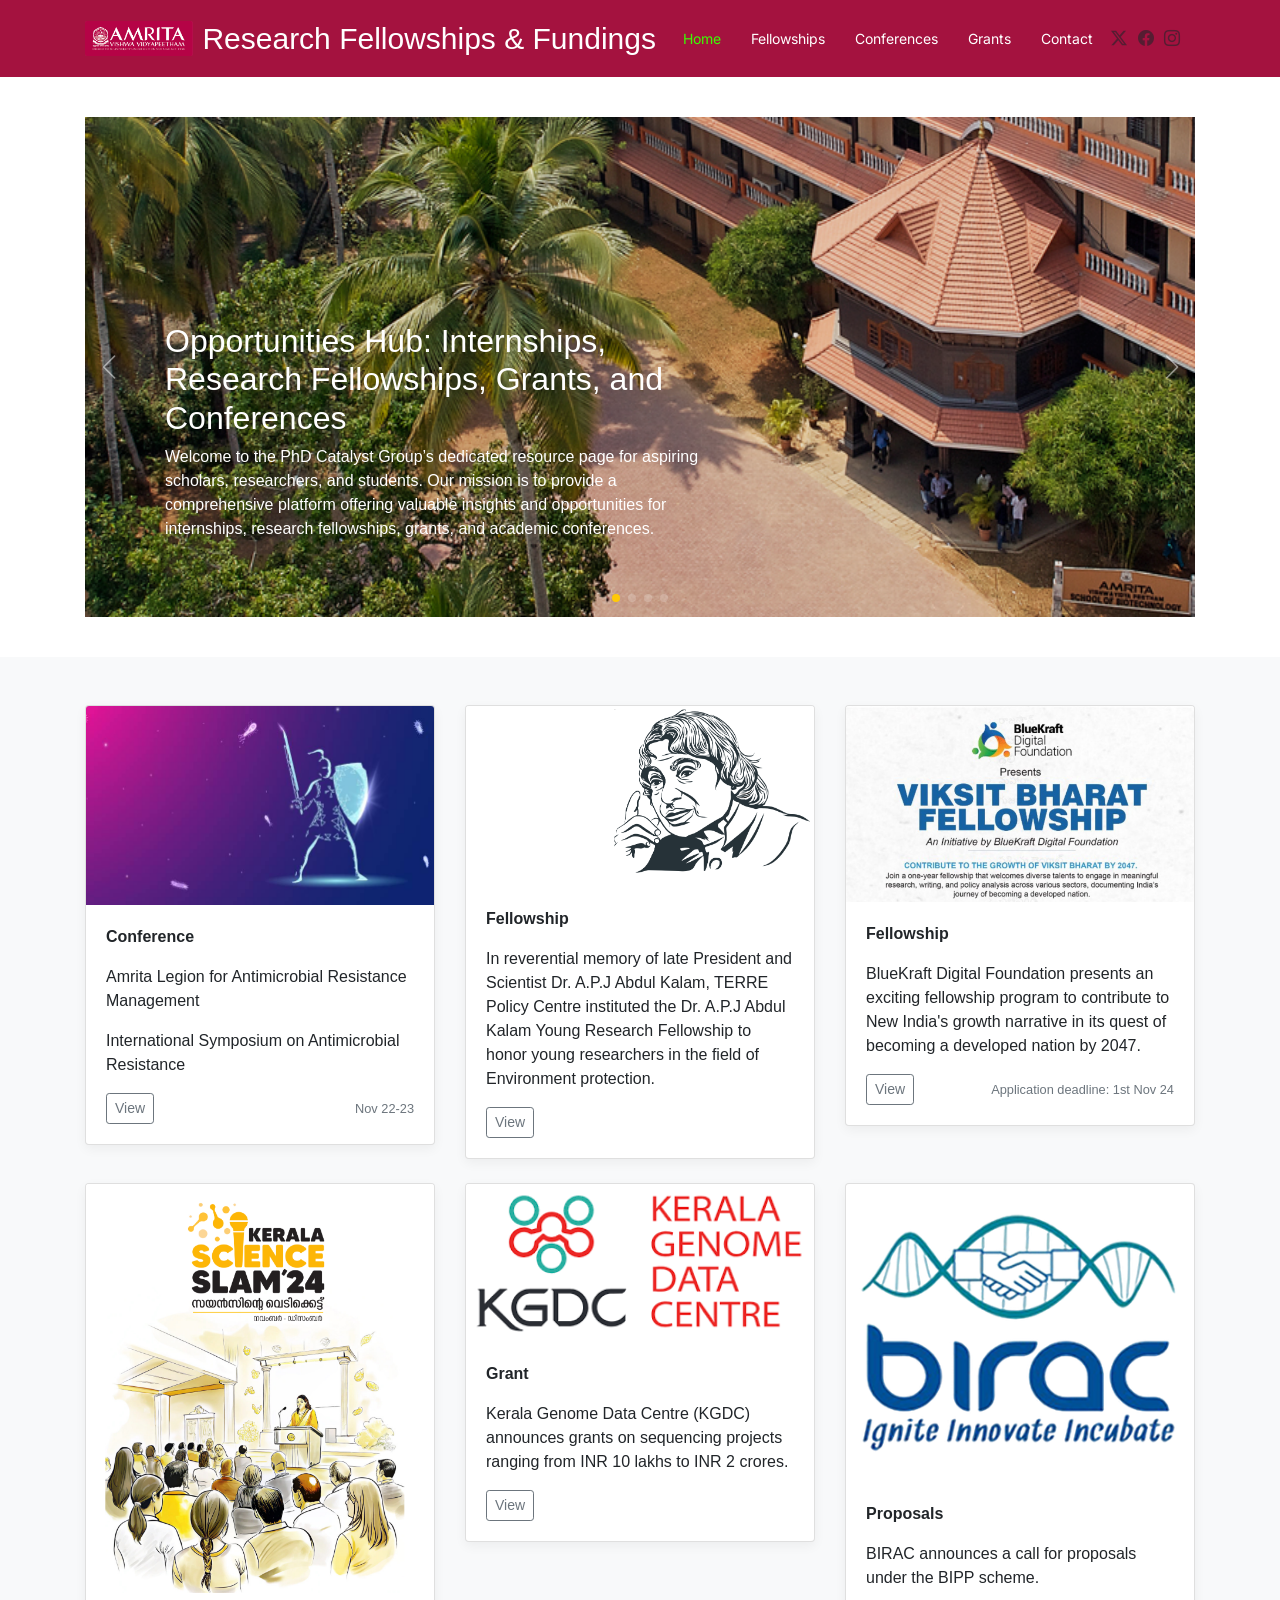
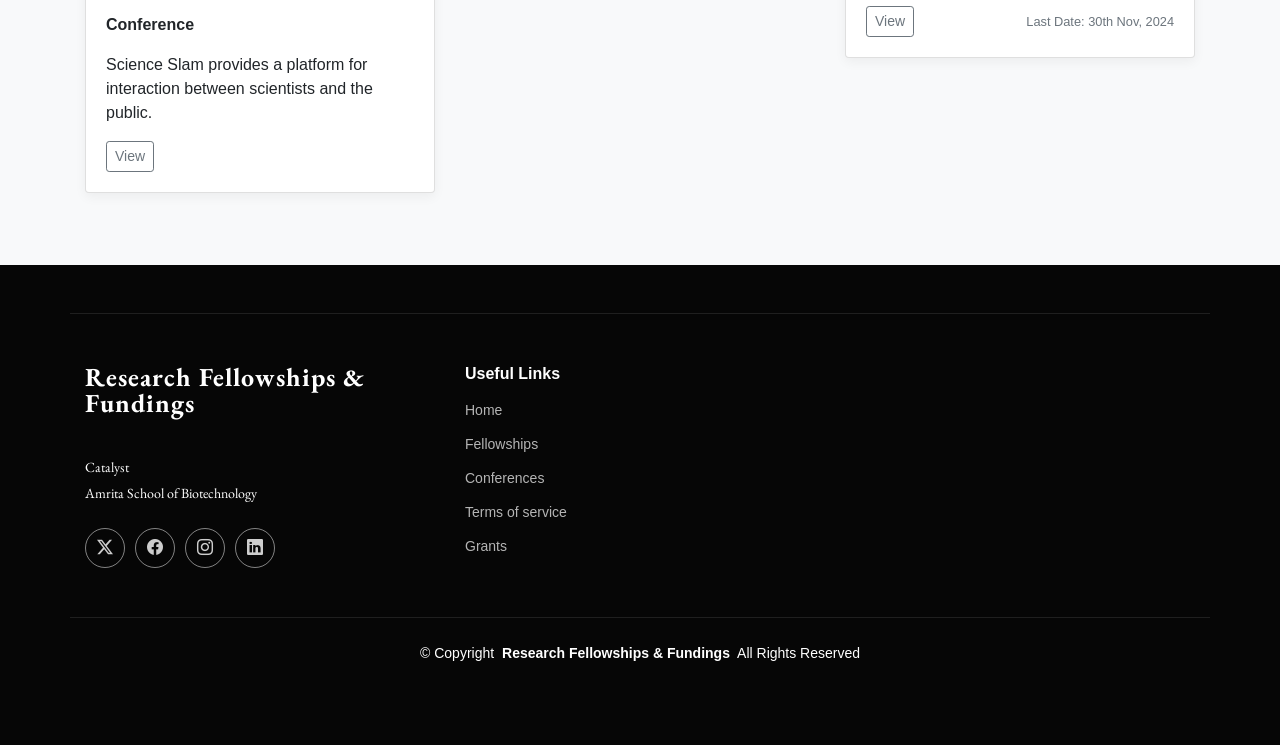
==== index.html @ 08668e3f "Update index.html" ====
<!DOCTYPE html>
<html lang="en">

<head>
  <meta charset="utf-8">
  <meta content="width=device-width, initial-scale=1.0" name="viewport">
  <title>Index - Research Fellowships & Fundings Bootstrap Template</title>
  <meta name="description" content="">
  <meta name="keywords" content="">

  <!-- Favicons -->
  <link href="assets/img/favicon.png" rel="icon">
  <link href="assets/img/apple-touch-icon.png" rel="apple-touch-icon">

  <!-- Fonts -->
  <link href="https://fonts.googleapis.com" rel="preconnect">
  <link href="https://fonts.gstatic.com" rel="preconnect" crossorigin>
  <link href="https://fonts.googleapis.com/css2?family=Inter:wght@100;200;300;400;500;600;700;800;900&family=EB+Garamond:ital,wght@0,400;0,500;0,600;0,700;0,800;1,400;1,500;1,600;1,700;1,800&display=swap" rel="stylesheet">

  <!-- Vendor CSS Files -->
  <link href="assets/vendor/bootstrap/css/bootstrap.min.css" rel="stylesheet">
  <link href="assets/vendor/bootstrap-icons/bootstrap-icons.css" rel="stylesheet">
  <link href="assets/vendor/aos/aos.css" rel="stylesheet">
  <link href="assets/vendor/swiper/swiper-bundle.min.css" rel="stylesheet">

  <!-- Main CSS File -->
  <link href="assets/css/main.css" rel="stylesheet">
  <link href="assets/css/album.css" rel="stylesheet">
  <link href="assets/css/bootstrap.min.css" rel="stylesheet">
  <link rel="icon" href="favicon-32x32.png" type="image/x-icon">



</head>

<body class="index-page">

  <header id="header" class="header d-flex align-items-center sticky-top">
    <div class="container position-relative d-flex align-items-center justify-content-between">

      <a href="index.html" class="logo d-flex align-items-center me-auto me-xl-0">
        <!-- Uncomment the line below if you also wish to use an image logo -->
        <img src="files/Amrita logo.png" alt="" style="height: auto;"> 
        <style>
          a {
  text-decoration: none; /* Remove underline by default */
}

a:hover {
  text-decoration: none; /* Ensure no underline appears on hover */
}

.logo a {
  text-decoration: none; /* Specifically target the logo link */
}

#navmenu a {
  text-decoration: none; /* Specifically target the navigation links */
}

        </style>
        <h1 class="sitename" style="text-decoration: none;">Research  Fellowships & Fundings</h1>
      </a>

      <nav id="navmenu" class="navmenu">
        <ul>
          <li><a href="index.html" class="active">Home</a></li>
          <li><a href="about.html">Fellowships</a></li>
          <li><a href="single-post.html">Conferences</a></li>
          <li><a href="single-post.html">Grants</a></li>

        <!-- <li class="dropdown"><a href="#"><span>Categories</span> <i class="bi bi-chevron-down toggle-dropdown"></i></a>
            <ul>
              <li><a href="category.html">Category 1</a></li>
              <li class="dropdown"><a href="#"><span>Deep Dropdown</span> <i class="bi bi-chevron-down toggle-dropdown"></i></a>
                <ul>
                  <li><a href="#">Deep Dropdown 1</a></li>
                  <li><a href="#">Deep Dropdown 2</a></li>
                  <li><a href="#">Deep Dropdown 3</a></li>
                  <li><a href="#">Deep Dropdown 4</a></li>
                  <li><a href="#">Deep Dropdown 5</a></li>
                </ul>
              </li>
              <li><a href="category.html">Category 2</a></li>
              <li><a href="category.html">Category 3</a></li>
              <li><a href="category.html">Caxtegory 4</a></li>
            </ul>
          </li>-->
          <li><a href="contact.html">Contact</a></li>
        </ul>
        <i class="mobile-nav-toggle d-xl-none bi bi-list"></i>
      </nav>

      <div class="header-social-links">
        <a href="#" class="twitter"><i class="bi bi-twitter-x"></i></a>
        <a href="#" class="facebook"><i class="bi bi-facebook"></i></a>
        <a href="#" class="instagram"><i class="bi bi-instagram"></i></a>
      </div>

    </div>
  </header>

  <main class="main">

    <!-- Slider Section -->
    <section id="slider" class="slider section dark-background">

      <div class="container" data-aos="fade-up" data-aos-delay="100">

        <div class="swiper init-swiper">

          <script type="application/json" class="swiper-config">
            {
              "loop": true,
              "speed": 600,
              "autoplay": {
                "delay": 5000
              },
              "slidesPerView": "auto",
              "centeredSlides": true,
              "pagination": {
                "el": ".swiper-pagination",
                "type": "bullets",
                "clickable": true
              },
              "navigation": {
                "nextEl": ".swiper-button-next",
                "prevEl": ".swiper-button-prev"
              }
            }
          </script>

          <div class="swiper-wrapper">

            <div class="swiper-slide" style="background-image: url('assets/img/1.jpg');">
              <div class="content">
                <h2><a href="#">Opportunities Hub: Internships, Research Fellowships, Grants, and Conferences </a></h2>
                <p>Welcome to the PhD Catalyst Group’s dedicated resource page for aspiring scholars, researchers, and students. Our mission is to provide a comprehensive platform offering valuable insights and opportunities for internships, research fellowships, grants, and academic conferences.</p>
              </div>
            </div>
          <div class="swiper-slide" style="background-image: url('files/alarm.jpg');">
              <div class="content">
                <h2><a href="https://www.amrita.edu/events/alarm/l">ALARM 2024 Amrita Legion for Antimicrobial Resistance Management</a></h2>
                <p>International Symposium on Antimicrobial Resistance  </p>
              </div>
            </div>
            <div class="swiper-slide" style="background-image: url('files/Dr.png');">
              <div class="content">
                <h2><a href="https://www.drkalamfellowship.com/fellowship.php">Dr. A. P. J. Abdul Kalam Young Research Fellowhip</a></h2>
                <p>
                  In memory of Dr. A.P.J. Abdul Kalam, TERRE Policy Centre established the Dr. A.P.J. Abdul Kalam Young Research Fellowship to honor young Indian researchers with exceptional creativity and contributions in environmental protection. This fellowship, fully funded by TERRE, is awarded annually to those recognized for their outstanding research conducted in India.</p>
              </div>
            </div>

            <div class="swiper-slide" style="background-image: url('files/Viksit-Bharat-Fellowship.jpg');">
              <div class="content">
                <h2><a href="https://www.bluekraft.in/%20fellowship/">Viksit Bharat Fellowship</a></h2>
                <p>The Viksit Bharat Fellowship is designed as a flexible grant opportunity, allowing you to engage in this enriching experience while continuing with your current job or professional responsibilities.</p>
              </div>
            </div>


          </div>

          <div class="swiper-button-next"></div>
          <div class="swiper-button-prev"></div>

          <div class="swiper-pagination"></div>
        </div>

      </div>

    </section><!-- /Slider Section -->

    <div class="album py-5 bg-light">
      <div class="container">
        <div class="row">
          <!-- First Card -->
          <div class="col-md-4">
            <div class="card mb-4 box-shadow">
              <img src="files/alarm.jpg" class="card-img-top" alt="Conference on Antimicrobial Resistance">
              <div class="card-body">
                <p style="font-weight: bold;">Conference</p>
                <p class="card-text">Amrita Legion for Antimicrobial Resistance Management</p>
                <p>International Symposium on Antimicrobial Resistance</p>
                <div class="d-flex justify-content-between align-items-center">
                  <div class="btn-group">
                    <a href="https://www.amrita.edu/events/alarm/">
                      <button type="button" class="btn btn-sm btn-outline-secondary">View</button>
                    </a>
                  </div>
                  <small class="text-muted">Nov 22-23</small>
                </div>
              </div>
            </div>
          </div>
    
          <!-- Second Card -->
          <div class="col-md-4">
            <div class="card mb-4 box-shadow">
              <img src="files/Dr.png" class="card-img-top" alt="Dr. A.P.J Abdul Kalam Young Research Fellowship">
              <div class="card-body">
                <p style="font-weight: bold;">Fellowship</p>
                <p class="card-text">
                  In reverential memory of late President and Scientist Dr. A.P.J Abdul Kalam, TERRE Policy Centre instituted the Dr. A.P.J Abdul Kalam Young Research Fellowship to honor young researchers in the field of Environment protection.
                </p>
                <div class="d-flex justify-content-between align-items-center">
                  <div class="btn-group">
                    <a href="https://www.drkalamfellowship.com/fellowship.php">
                      <button type="button" class="btn btn-sm btn-outline-secondary">View</button>
                    </a>
                  </div>
                  <small class="text-muted"></small>
                </div>
              </div>
            </div>
          </div>
    
          <!-- Third Card -->
          <div class="col-md-4">
            <div class="card mb-4 box-shadow">
              <img src="files/Viksit-Bharat-Fellowship.jpg" class="card-img-top" alt="Viksit Bharat Fellowship">
              <div class="card-body">
                <p style="font-weight: bold;">Fellowship</p>
                <p class="card-text">
                  BlueKraft Digital Foundation presents an exciting fellowship program to contribute to New India's growth narrative in its quest of becoming a developed nation by 2047.
                </p>
                <div class="d-flex justify-content-between align-items-center">
                  <div class="btn-group">
                    <button type="button" class="btn btn-sm btn-outline-secondary">View</button>
                  </div>
                  <small class="text-muted">Application deadline: 1st Nov 24</small>
                </div>
              </div>
            </div>
          </div>
    
          <!-- Fourth Card -->
          <div class="col-md-4">
            <div class="card mb-4 box-shadow">
              <img src="files/ks.png" class="card-img-top" alt="Science Slam Conference">
              <div class="card-body">
                <p style="font-weight: bold;">Conference</p>
                <p class="card-text">Science Slam provides a platform for interaction between scientists and the public.</p>
                <div class="d-flex justify-content-between align-items-center">
                  <div class="btn-group">
                    <a href="https://scienceslam.in/">
                      <button type="button" class="btn btn-sm btn-outline-secondary">View</button>
                    </a>
                  </div>
                  <small class="text-muted"></small>
                </div>
              </div>
            </div>
          </div>
    
          <!-- Fifth Card -->
          <div class="col-md-4">
            <div class="card mb-4 box-shadow">
              <img src="files/KGDC.png" class="card-img-top" alt="KGDC Genomic Sequencing Grants">
              <div class="card-body">
                <p style="font-weight: bold;">Grant</p>
                <p class="card-text">Kerala Genome Data Centre (KGDC) announces grants on sequencing projects ranging from INR 10 lakhs to INR 2 crores.</p>
                <div class="d-flex justify-content-between align-items-center">
                  <div class="btn-group">
                    <a href="https://kgdc.kerala.gov.in/kerala-genome-data-centre-kgdc-announces-grants-for-genomic-sequencing-projects/">
                      <button type="button" class="btn btn-sm btn-outline-secondary">View</button>
                    </a>
                  </div>
                  <small class="text-muted"></small>
                </div>
              </div>
            </div>
          </div>
    
          <!-- Sixth Card -->
          <div class="col-md-4">
            <div class="card mb-4 box-shadow">
              <img src="files/BIRAC.png" class="card-img-top" alt="BIRAC Proposals">
              <div class="card-body">
                <p style="font-weight: bold;">Proposals</p>
                <p class="card-text">BIRAC announces a call for proposals under the BIPP scheme.</p>
                <div class="d-flex justify-content-between align-items-center">
                  <div class="btn-group">
                    <a href="https://birac.nic.in/cfp_view.php?id=56&scheme_type=2">
                      <button type="button" class="btn btn-sm btn-outline-secondary">View</button>
                    </a>
                  </div>
                  <small class="text-muted">Last Date: 30th Nov, 2024</small>
                </div>
              </div>
            </div>
          </div>
        </div>
      </div>
    </div>
    
    
<!--
          <div class="col-md-4">
            <div class="card mb-4 box-shadow">
              <img class="card-img-top" data-src="holder.js/100px225?theme=thumb&bg=55595c&fg=eceeef&text=Thumbnail" alt=" ">
              <div class="card-body">
                <p class="card-text">This is a wider card with supporting text below as a natural lead-in to additional content. This content is a little bit longer.</p>
                <div class="d-flex justify-content-between align-items-center">
                  <div class="btn-group">
                    <button type="button" class="btn btn-sm btn-outline-secondary">View</button>
                                        <button type="button" class="btn btn-sm btn-outline-secondary">Edit</button>--

                  </div>
                  <small class="text-muted">9 mins</small>
                </div>
              </div>
            </div>
          </div>
          <div class="col-md-4">
            <div class="card mb-4 box-shadow">
              <img class="card-img-top" data-src="holder.js/100px225?theme=thumb&bg=55595c&fg=eceeef&text=Thumbnail" alt=" ">
              <div class="card-body">
                <p class="card-text">This is a wider card with supporting text below as a natural lead-in to additional content. This content is a little bit longer.</p>
                <div class="d-flex justify-content-between align-items-center">
                  <div class="btn-group">
                    <button type="button" class="btn btn-sm btn-outline-secondary">View</button>
                                        <--<button type="button" class="btn btn-sm btn-outline-secondary">Edit</button>--

                  </div>
                  <small class="text-muted">9 mins</small>
                </div>
              </div>
            </div>
          </div>
          <div class="col-md-4">
            <div class="card mb-4 box-shadow">
              <img class="card-img-top" data-src="holder.js/100px225?theme=thumb&bg=55595c&fg=eceeef&text=Thumbnail" alt=" ">
              <div class="card-body">
                <p class="card-text">This is a wider card with supporting text below as a natural lead-in to additional content. This content is a little bit longer.</p>
                <div class="d-flex justify-content-between align-items-center">
                  <div class="btn-group">
                    <button type="button" class="btn btn-sm btn-outline-secondary">View</button>
                                        --<button type="button" class="btn btn-sm btn-outline-secondary">Edit</button>--

                  </div>
                  <small class="text-muted">9 mins</small>
                </div>
              </div>
            </div>
          </div>-->
  
  </main>

  <footer id="footer" class="footer dark-background">

    <div class="container footer-top">
      <div class="row gy-4">
        <div class="col-lg-4 col-md-6 footer-about">
          <a href="index.html" class="logo d-flex align-items-center">
            <span class="sitename">Research Fellowships & Fundings</span>
          </a>
          <div class="footer-contact pt-3">
            <p>Catalyst</p>
            <p>Amrita School of Biotechnology</p>
          </div>
          <div class="social-links d-flex mt-4">
            <a href=""><i class="bi bi-twitter-x"></i></a>
            <a href=""><i class="bi bi-facebook"></i></a>
            <a href=""><i class="bi bi-instagram"></i></a>
            <a href=""><i class="bi bi-linkedin"></i></a>
          </div>
        </div>

        <div class="col-lg-2 col-md-3 footer-links">
          <h4>Useful Links</h4>
          <ul>
            <li><a href="#">Home</a></li>
            <li><a href="#">Fellowships</a></li>
            <li><a href="#">Conferences</a></li>
            <li><a href="#">Terms of service</a></li>
            <li><a href="#">Grants</a></li>
          </ul>
        </div>
<!--
        <div class="col-lg-2 col-md-3 footer-links">
          <h4>Our Services</h4>
          <ul>
            <li><a href="#">Web Design</a></li>
            <li><a href="#">Web Development</a></li>
            <li><a href="#">Product Management</a></li>
            <li><a href="#">Marketing</a></li>
            <li><a href="#">Graphic Design</a></li>
          </ul>
        </div>

        <div class="col-lg-2 col-md-3 footer-links">
          <h4>Hic solutasetp</h4>
          <ul>
            <li><a href="#">Molestiae accusamus iure</a></li>
            <li><a href="#">Excepturi dignissimos</a></li>
            <li><a href="#">Suscipit distinctio</a></li>
            <li><a href="#">Dilecta</a></li>
            <li><a href="#">Sit quas consectetur</a></li>
          </ul>
        </div>

        <div class="col-lg-2 col-md-3 footer-links">
          <h4>Nobis illum</h4>
          <ul>
            <li><a href="#">Ipsam</a></li>
            <li><a href="#">Laudantium dolorum</a></li>
            <li><a href="#">Dinera</a></li>
            <li><a href="#">Trodelas</a></li>
            <li><a href="#">Flexo</a></li>
          </ul>
        </div>
      -->
      </div>
    </div>

    <div class="container copyright text-center mt-4">
      <p>© <span>Copyright</span> <strong class="px-1 sitename">Research Fellowships & Fundings</strong> <span>All Rights Reserved</span></p>
      <div class="credits">

      </div>
    </div>

  </footer>

  <!-- Scroll Top -->
  <a href="#" id="scroll-top" class="scroll-top d-flex align-items-center justify-content-center"><i class="bi bi-arrow-up-short"></i></a>

  <!-- Preloader -->
  <div id="preloader"></div>

  <!-- Vendor JS Files -->
  <script src="assets/vendor/bootstrap/js/bootstrap.bundle.min.js"></script>
  <script src="assets/vendor/php-email-form/validate.js"></script>
  <script src="assets/vendor/aos/aos.js"></script>
  <script src="assets/vendor/swiper/swiper-bundle.min.js"></script>

  <!-- Main JS File -->
  <script src="assets/js/main.js"></script>

</body>

</html>
---- assets/css/main.css ----
/**
* Template Name: ZenBlog
* Template URL: https://bootstrapmade.com/zenblog-bootstrap-blog-template/
* Updated: Aug 08 2024 with Bootstrap v5.3.3
* Author: BootstrapMade.com
* License: https://bootstrapmade.com/license/
*/

/*--------------------------------------------------------------
# Font & Color Variables
# Help: https://bootstrapmade.com/color-system/
--------------------------------------------------------------*/
/* Fonts */
:root {
  --default-font: "EB Garamond",  system-ui, -apple-system, "Segoe UI", Roboto, "Helvetica Neue", Arial, "Noto Sans", "Liberation Sans", sans-serif, "Apple Color Emoji", "Segoe UI Emoji", "Segoe UI Symbol", "Noto Color Emoji";
  --heading-font: "EB Garamond",  sans-serif;
  --nav-font: "Inter",  sans-serif;
}

/* Global Colors - The following color variables are used throughout the website. Updating them here will change the color scheme of the entire website */
:root { 
  --background-color: #ffffff; /* Background color for the entire website, including individual sections */
  --default-color: #212529; /* Default color used for the majority of the text content across the entire website */
  --heading-color: #ffffff; /* Color for headings, subheadings and title throughout the website */
  --accent-color: #ffc908; /* Accent color that represents your brand on the website. It's used for buttons, links, and other elements that need to stand out */
  --surface-color: #ffffff; /* The surface color is used as a background of boxed elements within sections, such as cards, icon boxes, or other elements that require a visual separation from the global background. */
  --contrast-color: #ffc908; /* Contrast color for text, ensuring readability against backgrounds of accent, heading, or default colors. */
}

/* Nav Menu Colors - The following color variables are used specifically for the navigation menu. They are separate from the global colors to allow for more customization options */
:root {
  --nav-color: #ffffff;  /* The default color of the main navmenu links */
  --nav-hover-color: #39ff02; /* Applied to main navmenu links when they are hovered over or active */
  --nav-mobile-background-color: #ffffff; /* Used as the background color for mobile navigation menu */
  --nav-dropdown-background-color: #ffffff; /* Used as the background color for dropdown items that appear when hovering over primary navigation items */
  --nav-dropdown-color: #6a6a6a; /* Used for navigation links of the dropdown items in the navigation menu. */
  --nav-dropdown-hover-color: #1900ff; /* Similar to --nav-hover-color, this color is applied to dropdown navigation links when they are hovered over. */
}

/* Color Presets - These classes override global colors when applied to any section or element, providing reuse of the sam color scheme. */

.light-background {
  --background-color: #f9f9f9;
  --surface-color: #ffffff;
}

.dark-background {
  --background-color: #060606;
  --default-color: #ffffff;
  --heading-color: #ffffff;
  --surface-color: #252525;
  --contrast-color: #ffffff;
}

/* Smooth scroll */
:root {
  scroll-behavior: smooth;
}

/*--------------------------------------------------------------
# General Styling & Shared Classes
--------------------------------------------------------------*/
body {
  color: var(--default-color);
  background-color: var(--background-color);
  font-family: var(--default-font);
}

a {
  color: var(--accent-color);
  text-decoration: none;
  transition: 0.3s;
}

a:hover {
  color: color-mix(in srgb, var(--accent-color), transparent 25%);
  text-decoration: none;
}

h1,
h2,
h3,
h4,
h5,
h6 {
  color: var(--heading-color);
  font-family: var(--heading-font);
}

/* PHP Email Form Messages
------------------------------*/
.php-email-form .error-message {
  display: none;
  background: #df1529;
  color: #ffffff;
  text-align: left;
  padding: 15px;
  margin-bottom: 24px;
  font-weight: 600;
}

.php-email-form .sent-message {
  display: none;
  color: #ffffff;
  background: #059652;
  text-align: center;
  padding: 15px;
  margin-bottom: 24px;
  font-weight: 600;
}

.php-email-form .loading {
  display: none;
  background: var(--surface-color);
  text-align: center;
  padding: 15px;
  margin-bottom: 24px;
}

.php-email-form .loading:before {
  content: "";
  display: inline-block;
  border-radius: 50%;
  width: 24px;
  height: 24px;
  margin: 0 10px -6px 0;
  border: 3px solid var(--accent-color);
  border-top-color: var(--surface-color);
  animation: php-email-form-loading 1s linear infinite;
}

@keyframes php-email-form-loading {
  0% {
    transform: rotate(0deg);
  }

  100% {
    transform: rotate(360deg);
  }
}

/*--------------------------------------------------------------
# Global Header
--------------------------------------------------------------*/
.header {
  --background-color: #a4123f;
  color: var(--default-color);
  background-color: var(--background-color);
  padding: 10px 0;
  transition: all 0.5s;
  z-index: 997;
}

.header .logo {
  line-height: 1;
}

.header .logo img {
  max-height: 36px;
  margin-right: 8px;
}

.header .logo h1 {
  font-size: 30px;
  margin: 0;
  font-weight: 500;
  color: var(--heading-color);
}

.header .header-social-links {
  padding-right: 15px;
}

.header .header-social-links a {
  color: color-mix(in srgb, var(--default-color), transparent 40%);
  padding-left: 6px;
  display: inline-block;
  transition: 0.3s;
  font-size: 16px;
}

.header .header-social-links a:hover {
  color: var(--accent-color);
}

.header .header-social-links a i {
  line-height: 0px;
}

@media (max-width: 1200px) {
  .header .logo {
    order: 1;
  }

  .header .header-social-links {
    order: 2;
  }

  .header .navmenu {
    order: 3;
  }
}

/*--------------------------------------------------------------
# Navigation Menu
--------------------------------------------------------------*/
/* Navmenu - Desktop */
@media (min-width: 1200px) {
  .navmenu {
    padding: 0;
  }

  .navmenu ul {
    margin: 0;
    padding: 0;
    display: flex;
    list-style: none;
    align-items: center;
  }

  .navmenu li {
    position: relative;
  }

  .navmenu a,
  .navmenu a:focus {
    color: var(--nav-color);
    padding: 18px 15px;
    font-size: 14px;
    font-family: var(--nav-font);
    font-weight: 400;
    display: flex;
    align-items: center;
    justify-content: space-between;
    white-space: nowrap;
    transition: 0.3s;
  }

  .navmenu a i,
  .navmenu a:focus i {
    font-size: 12px;
    line-height: 0;
    margin-left: 5px;
    transition: 0.3s;
  }

  .navmenu li:last-child a {
    padding-right: 0;
  }

  .navmenu li:hover>a,
  .navmenu .active,
  .navmenu .active:focus {
    color: var(--nav-hover-color);
  }

  .navmenu .dropdown ul {
    margin: 0;
    padding: 10px 0;
    background: var(--nav-dropdown-background-color);
    display: block;
    position: absolute;
    visibility: hidden;
    left: 14px;
    top: 130%;
    opacity: 0;
    transition: 0.3s;
    border-radius: 4px;
    z-index: 99;
    box-shadow: 0px 0px 30px rgba(0, 0, 0, 0.1);
  }

  .navmenu .dropdown ul li {
    min-width: 200px;
  }

  .navmenu .dropdown ul a {
    padding: 10px 20px;
    font-size: 15px;
    text-transform: none;
    color: var(--nav-dropdown-color);
  }

  .navmenu .dropdown ul a i {
    font-size: 12px;
  }

  .navmenu .dropdown ul a:hover,
  .navmenu .dropdown ul .active:hover,
  .navmenu .dropdown ul li:hover>a {
    color: var(--nav-dropdown-hover-color);
  }

  .navmenu .dropdown:hover>ul {
    opacity: 1;
    top: 100%;
    visibility: visible;
  }

  .navmenu .dropdown .dropdown ul {
    top: 0;
    left: -90%;
    visibility: hidden;
  }

  .navmenu .dropdown .dropdown:hover>ul {
    opacity: 1;
    top: 0;
    left: -100%;
    visibility: visible;
  }
}

/* Navmenu - Mobile */
@media (max-width: 1199px) {
  .mobile-nav-toggle {
    color: var(--nav-color);
    font-size: 28px;
    line-height: 0;
    margin-right: 10px;
    cursor: pointer;
    transition: color 0.3s;
  }

  .navmenu {
    padding: 0;
    z-index: 9997;
  }

  .navmenu ul {
    display: none;
    list-style: none;
    position: absolute;
    inset: 60px 20px 20px 20px;
    padding: 10px 0;
    margin: 0;
    border-radius: 6px;
    background-color: var(--nav-mobile-background-color);
    overflow-y: auto;
    transition: 0.3s;
    z-index: 9998;
    box-shadow: 0px 0px 30px rgba(0, 0, 0, 0.1);
  }

  .navmenu a,
  .navmenu a:focus {
    color: var(--nav-dropdown-color);
    padding: 10px 20px;
    font-family: var(--nav-font);
    font-size: 17px;
    font-weight: 500;
    display: flex;
    align-items: center;
    justify-content: space-between;
    white-space: nowrap;
    transition: 0.3s;
  }

  .navmenu a i,
  .navmenu a:focus i {
    font-size: 12px;
    line-height: 0;
    margin-left: 5px;
    width: 30px;
    height: 30px;
    display: flex;
    align-items: center;
    justify-content: center;
    border-radius: 50%;
    transition: 0.3s;
    background-color: color-mix(in srgb, var(--accent-color), transparent 90%);
  }

  .navmenu a i:hover,
  .navmenu a:focus i:hover {
    background-color: var(--accent-color);
    color: var(--contrast-color);
  }

  .navmenu a:hover,
  .navmenu .active,
  .navmenu .active:focus {
    color: var(--nav-dropdown-hover-color);
  }

  .navmenu .active i,
  .navmenu .active:focus i {
    background-color: var(--accent-color);
    color: var(--contrast-color);
    transform: rotate(180deg);
  }

  .navmenu .dropdown ul {
    position: static;
    display: none;
    z-index: 99;
    padding: 10px 0;
    margin: 10px 20px;
    background-color: var(--nav-dropdown-background-color);
    border: 1px solid color-mix(in srgb, var(--default-color), transparent 90%);
    box-shadow: none;
    transition: all 0.5s ease-in-out;
  }

  .navmenu .dropdown ul ul {
    background-color: rgba(33, 37, 41, 0.1);
  }

  .navmenu .dropdown>.dropdown-active {
    display: block;
    background-color: rgba(33, 37, 41, 0.03);
  }

  .mobile-nav-active {
    overflow: hidden;
  }

  .mobile-nav-active .mobile-nav-toggle {
    color: #fff;
    position: absolute;
    font-size: 32px;
    top: 15px;
    right: 15px;
    margin-right: 0;
    z-index: 9999;
  }

  .mobile-nav-active .navmenu {
    position: fixed;
    overflow: hidden;
    inset: 0;
    background: rgba(33, 37, 41, 0.8);
    transition: 0.3s;
  }

  .mobile-nav-active .navmenu>ul {
    display: block;
  }
}

/*--------------------------------------------------------------
# Global Footer
--------------------------------------------------------------*/
.footer {
  color: var(--default-color);
  background-color: var(--background-color);
  font-size: 14px;
  position: relative;
}

.footer .footer-top {
  padding-top: 50px;
  border-top: 1px solid color-mix(in srgb, var(--default-color), transparent 90%);
}

.footer .footer-about .logo {
  line-height: 1;
  margin-bottom: 25px;
}

.footer .footer-about .logo img {
  max-height: 40px;
  margin-right: 6px;
}

.footer .footer-about .logo span {
  color: var(--heading-color);
  font-family: var(--heading-font);
  font-size: 26px;
  font-weight: 700;
  letter-spacing: 1px;
}

.footer .footer-about p {
  font-size: 14px;
  font-family: var(--heading-font);
}

.footer .social-links a {
  display: flex;
  align-items: center;
  justify-content: center;
  width: 40px;
  height: 40px;
  border-radius: 50%;
  border: 1px solid color-mix(in srgb, var(--default-color), transparent 50%);
  font-size: 16px;
  color: color-mix(in srgb, var(--default-color), transparent 20%);
  margin-right: 10px;
  transition: 0.3s;
}

.footer .social-links a:hover {
  color: var(--accent-color);
  border-color: var(--accent-color);
}

.footer h4 {
  font-size: 16px;
  font-weight: bold;
  position: relative;
  padding-bottom: 12px;
}

.footer .footer-links {
  margin-bottom: 30px;
}

.footer .footer-links ul {
  list-style: none;
  padding: 0;
  margin: 0;
}

.footer .footer-links ul i {
  padding-right: 2px;
  font-size: 12px;
  line-height: 0;
}

.footer .footer-links ul li {
  padding: 10px 0;
  display: flex;
  align-items: center;
}

.footer .footer-links ul li:first-child {
  padding-top: 0;
}

.footer .footer-links ul a {
  color: color-mix(in srgb, var(--default-color), transparent 30%);
  display: inline-block;
  line-height: 1;
}

.footer .footer-links ul a:hover {
  color: var(--accent-color);
}

.footer .footer-contact p {
  margin-bottom: 5px;
}

.footer .copyright {
  padding: 25px 0;
  border-top: 1px solid color-mix(in srgb, var(--default-color), transparent 90%);
}

.footer .copyright p {
  margin-bottom: 0;
}

.footer .credits {
  margin-top: 8px;
  font-size: 13px;
}

.footer .credits a {
  color: var(--default-color);
}

/*--------------------------------------------------------------
# Preloader
--------------------------------------------------------------*/
#preloader {
  position: fixed;
  inset: 0;
  z-index: 999999;
  overflow: hidden;
  background: var(--background-color);
  transition: all 0.6s ease-out;
}

#preloader:before {
  content: "";
  position: fixed;
  top: calc(50% - 30px);
  left: calc(50% - 30px);
  border: 6px solid #ffffff;
  border-color: var(--accent-color) transparent var(--accent-color) transparent;
  border-radius: 50%;
  width: 60px;
  height: 60px;
  animation: animate-preloader 1.5s linear infinite;
}

@keyframes animate-preloader {
  0% {
    transform: rotate(0deg);
  }

  100% {
    transform: rotate(360deg);
  }
}

/*--------------------------------------------------------------
# Scroll Top Button
--------------------------------------------------------------*/
.scroll-top {
  position: fixed;
  visibility: hidden;
  opacity: 0;
  right: 15px;
  bottom: 15px;
  z-index: 99999;
  background-color: var(--accent-color);
  width: 40px;
  height: 40px;
  border-radius: 4px;
  transition: all 0.4s;
}

.scroll-top i {
  font-size: 24px;
  color: var(--contrast-color);
  line-height: 0;
}

.scroll-top:hover {
  background-color: color-mix(in srgb, var(--accent-color), transparent 20%);
  color: var(--contrast-color);
}

.scroll-top.active {
  visibility: visible;
  opacity: 1;
}

/*--------------------------------------------------------------
# Disable aos animation delay on mobile devices
--------------------------------------------------------------*/
@media screen and (max-width: 768px) {
  [data-aos-delay] {
    transition-delay: 0 !important;
  }
}

/*--------------------------------------------------------------
# Global Page Titles & Breadcrumbs
--------------------------------------------------------------*/
.page-title {
  color: var(--default-color);
  background-color: var(--background-color);
  padding: 25px 0;
  position: relative;
  border-bottom: 1px solid color-mix(in srgb, var(--default-color), transparent 90%);
}

.page-title h1 {
  font-size: 24px;
  font-weight: 700;
}

.page-title .breadcrumbs ol {
  display: flex;
  flex-wrap: wrap;
  list-style: none;
  padding: 0;
  margin: 0;
  font-size: 14px;
  font-weight: 400;
}

.page-title .breadcrumbs ol li+li {
  padding-left: 10px;
}

.page-title .breadcrumbs ol li+li::before {
  content: "/";
  display: inline-block;
  padding-right: 10px;
  color: color-mix(in srgb, var(--default-color), transparent 70%);
}

/*--------------------------------------------------------------
# Global Sections
--------------------------------------------------------------*/
section,
.section {
  color: var(--default-color);
  background-color: var(--background-color);
  padding: 40px 0;
  scroll-margin-top: 90px;
  overflow: clip;
}

@media (max-width: 1199px) {

  section,
  .section {
    scroll-margin-top: 66px;
  }
}

/*--------------------------------------------------------------
# Global Section Titles
--------------------------------------------------------------*/
.section-title {
  margin-bottom: 60px;
  position: relative;
}

.section-title .section-title-container {
  padding-bottom: 10px;
  border-bottom: 2px solid var(--default-color);
}

.section-title h2 {
  font-size: 40px;
  font-weight: 0;
}

.section-title p {
  margin-bottom: 0;
}

.section-title p a {
  color: var(--default-color);
  text-transform: uppercase;
  font-size: 12px;
  letter-spacing: 0.5px;
  border-bottom: 1.5px solid var(--default-color);
  font-family: var(--nav-font);
  font-weight: 500;
  padding-bottom: 2px;
}

/*--------------------------------------------------------------
# Slider Section
--------------------------------------------------------------*/
.slider {
  background-color: transparent;
}

.slider .swiper-pagination .swiper-pagination-bullet {
  background-color: color-mix(in srgb, var(--default-color) 90%, white 15%);
}

.slider .swiper-pagination .swiper-pagination-bullet-active {
  background-color: var(--accent-color);
}

.slider .swiper-wrapper {
  height: auto !important;
}

.slider .swiper-slide {
  min-height: 500px;
  position: relative;
  display: flex;
  align-items: flex-end;
  background-repeat: no-repeat;
  background-size: cover;
}

.slider .swiper-slide::before {
  content: "";
  position: absolute;
  top: 0;
  left: 0;
  width: 100%;
  height: 100%;
  background: color-mix(in srgb, var(--background-color), transparent 90%);
}

@media (max-width: 575px) {
  .slider .swiper-slide {
    min-height: 300px;
  }
}

.slider .swiper-button-prev:after,
.slider .swiper-button-next:after {
  font-size: 24px;
  color: color-mix(in srgb, var(--default-color), transparent 50%);
}

.slider .content {
  padding: 60px 80px;
  max-width: 700px;
  position: relative;
}

.slider .content a,
.slider .content h2,
.slider .content p {
  color: var(--default-color);
}

/*--------------------------------------------------------------
# Trending Category Section
--------------------------------------------------------------*/
.trending-category .post-entry {
  margin-bottom: 30px;
}

.trending-category .post-entry img {
  margin-bottom: 30px;
}

.trending-category .post-entry h2 {
  margin-bottom: 20px;
  font-size: 20px;
  font-weight: 600;
  line-height: 1.2;
}

.trending-category .post-entry h2 a {
  color: var(--heading-color);
}

.trending-category .post-entry h2 a:hover {
  text-decoration: underline;
}

.trending-category .post-entry.lg h2 {
  font-size: 40px;
  line-height: 1;
}

.trending-category .post-meta {
  font-size: 11px;
  letter-spacing: 0.07rem;
  text-transform: uppercase;
  font-weight: 600;
  color: color-mix(in srgb, var(--default-color), transparent 50%);
  margin-bottom: 10px;
}

.trending-category .custom-border {
  border-color: color-mix(in srgb, var(--default-color), transparent 90%) !important;
}

@media (max-width: 768px) {
  .trending-category .custom-border {
    border: none !important;
  }
}

.trending-category .author .photo {
  margin-right: 10px;
}

.trending-category .author .photo img {
  width: 40px;
  border-radius: 50%;
  margin-bottom: 0;
}

.trending-category .author .name h3 {
  margin: 0;
  padding: 0;
  font-size: 15px;
  font-family: var(--default-font);
}

.trending-category .trending {
  border: 1px solid color-mix(in srgb, var(--default-color), transparent 90%);
}

.trending-category .trending>h3 {
  color: var(--default-color);
  padding: 20px;
  border-bottom: 1px solid color-mix(in srgb, var(--default-color), transparent 90%);
}

.trending-category .trending .trending-post {
  padding: 0;
  margin: 0;
}

.trending-category .trending .trending-post li {
  padding: 0;
  margin: 0;
  list-style: none;
  display: block;
}

.trending-category .trending .trending-post li a {
  display: block;
  padding: 20px;
  border-bottom: 1px solid color-mix(in srgb, var(--default-color), transparent 90%);
  position: relative;
  overflow: hidden;
  z-index: 2;
}

.trending-category .trending .trending-post li a .number {
  position: absolute;
  z-index: 1;
  font-size: 5rem;
  left: -10px;
  top: -20px;
  font-weight: 700;
  font-family: var(--heading-font);
  color: color-mix(in srgb, var(--default-color), transparent 95%);
}

.trending-category .trending .trending-post li a h3 {
  font-size: 18px;
  color: var(--default-color);
  transition: 0.3s;
}

.trending-category .trending .trending-post li a .author {
  color: color-mix(in srgb, var(--default-color), transparent 50%);
  font-weight: 500;
}

.trending-category .trending .trending-post li a:hover h3 {
  color: var(--default-color);
  text-decoration: underline;
}

.trending-category .trending .trending-post li:last-child a {
  border-bottom: none;
}

/*--------------------------------------------------------------
# Culture Category Section
--------------------------------------------------------------*/
.culture-category .post-entry {
  margin-bottom: 30px;
}

.culture-category .post-entry h3 a {
  color: var(--heading-color);
  font-weight: 600;
}

.culture-category .post-entry h3 a:hover {
  text-decoration: underline;
}

.culture-category .post-entry .thumbnail {
  flex: 0 0 65%;
}

@media (max-width: 960px) {
  .culture-category .post-entry .thumbnail {
    flex: 0 0 100%;
    margin-bottom: 20px;
  }
}

.culture-category .post-entry.half .thumbnail {
  flex: 0 0 50%;
}

@media (max-width: 768px) {
  .culture-category .post-entry.half .thumbnail {
    flex: 0 0 100%;
    margin-bottom: 20px;
  }
}

.culture-category .post-entry.small-img .thumbnail {
  flex: 0 0 30%;
}

@media (max-width: 768px) {
  .culture-category .post-entry.small-img .thumbnail {
    flex: 0 0 100%;
    margin-bottom: 20px;
  }
}

.culture-category .border-bottom {
  border-color: color-mix(in srgb, var(--default-color), transparent 90%) !important;
}

.culture-category .post-meta {
  font-size: 11px;
  letter-spacing: 0.07rem;
  text-transform: uppercase;
  font-weight: 600;
  color: color-mix(in srgb, var(--default-color), transparent 50%);
  margin-bottom: 10px;
}

.culture-category .author .photo {
  margin-right: 10px;
}

.culture-category .author .photo img {
  width: 40px;
  border-radius: 50%;
  margin-bottom: 0;
}

.culture-category .author .name h3 {
  margin: 0;
  padding: 0;
  font-size: 15px;
  font-family: var(--default-font);
}

.culture-category .post-list {
  margin-bottom: 30px;
}

.culture-category .post-list img {
  margin-bottom: 30px;
}

.culture-category .post-list h2 {
  margin-bottom: 20px;
  font-size: 20px;
  font-weight: 600;
  line-height: 1.2;
}

.culture-category .post-list h2 a {
  color: var(--heading-color);
}

.culture-category .post-list h2 a:hover {
  text-decoration: underline;
}

.culture-category .post-list.lg h2 {
  font-size: 40px;
  line-height: 1;
}

/*--------------------------------------------------------------
# Business Category Section
--------------------------------------------------------------*/
.business-category .post-entry {
  margin-bottom: 30px;
}

.business-category .post-entry h3 a {
  color: var(--heading-color);
  font-weight: 600;
}

.business-category .post-entry h3 a:hover {
  text-decoration: underline;
}

.business-category .post-entry .thumbnail {
  flex: 0 0 65%;
}

@media (max-width: 960px) {
  .business-category .post-entry .thumbnail {
    flex: 0 0 100%;
    margin-bottom: 20px;
  }
}

.business-category .post-entry.half .thumbnail {
  flex: 0 0 50%;
}

@media (max-width: 768px) {
  .business-category .post-entry.half .thumbnail {
    flex: 0 0 100%;
    margin-bottom: 20px;
  }
}

.business-category .post-entry.small-img .thumbnail {
  flex: 0 0 30%;
}

@media (max-width: 768px) {
  .business-category .post-entry.small-img .thumbnail {
    flex: 0 0 100%;
    margin-bottom: 20px;
  }
}

.business-category .border-bottom {
  border-color: color-mix(in srgb, var(--default-color), transparent 90%) !important;
}

.business-category .post-meta {
  font-size: 11px;
  letter-spacing: 0.07rem;
  text-transform: uppercase;
  font-weight: 600;
  color: color-mix(in srgb, var(--default-color), transparent 50%);
  margin-bottom: 10px;
}

.business-category .author .photo {
  margin-right: 10px;
}

.business-category .author .photo img {
  width: 40px;
  border-radius: 50%;
  margin-bottom: 0;
}

.business-category .author .name h3 {
  margin: 0;
  padding: 0;
  font-size: 15px;
  font-family: var(--default-font);
}

.business-category .post-list {
  margin-bottom: 30px;
}

.business-category .post-list img {
  margin-bottom: 30px;
}

.business-category .post-list h2 {
  margin-bottom: 20px;
  font-size: 20px;
  font-weight: 600;
  line-height: 1.2;
}

.business-category .post-list h2 a {
  color: var(--heading-color);
}

.business-category .post-list h2 a:hover {
  text-decoration: underline;
}

.business-category .post-list.lg h2 {
  font-size: 40px;
  line-height: 1;
}

/*--------------------------------------------------------------
# Lifestyle Category Section
--------------------------------------------------------------*/
.lifestyle-category .post-meta {
  font-size: 11px;
  letter-spacing: 0.07rem;
  text-transform: uppercase;
  font-weight: 600;
  color: color-mix(in srgb, var(--default-color), transparent 50%);
  margin-bottom: 10px;
}

.lifestyle-category .author .photo {
  margin-right: 10px;
}

.lifestyle-category .author .photo img {
  width: 40px;
  border-radius: 50%;
  margin-bottom: 0;
}

.lifestyle-category .author .name h3 {
  margin: 0;
  padding: 0;
  font-size: 15px;
  font-family: var(--default-font);
}

.lifestyle-category .custom-border,
.lifestyle-category .border-bottom {
  border-color: color-mix(in srgb, var(--default-color), transparent 90%) !important;
}

.lifestyle-category .post-list {
  margin-bottom: 30px;
}

.lifestyle-category .post-list img {
  margin-bottom: 30px;
}

.lifestyle-category .post-list h2 {
  margin-bottom: 20px;
  font-size: 20px;
  font-weight: 600;
  line-height: 1.2;
}

.lifestyle-category .post-list h2 a {
  color: var(--heading-color);
}

.lifestyle-category .post-list h2 a:hover {
  text-decoration: underline;
}

.lifestyle-category .post-list.lg h2 {
  font-size: 40px;
  line-height: 1;
}

/*--------------------------------------------------------------
# About Section
--------------------------------------------------------------*/
.about .content .who-we-are {
  text-transform: uppercase;
  margin-bottom: 15px;
  color: color-mix(in srgb, var(--default-color), transparent 40%);
}

.about .content h3 {
  font-size: 2rem;
  font-weight: 700;
}

.about .content ul {
  list-style: none;
  padding: 0;
}

.about .content ul li {
  padding-bottom: 10px;
}

.about .content ul i {
  font-size: 1.25rem;
  margin-right: 4px;
  color: var(--accent-color);
}

.about .content p:last-child {
  margin-bottom: 0;
}

.about .content .read-more {
  background: var(--accent-color);
  color: var(--contrast-color);
  font-family: var(--heading-font);
  font-weight: 500;
  font-size: 16px;
  letter-spacing: 1px;
  padding: 12px 24px;
  border-radius: 5px;
  transition: 0.3s;
  display: inline-flex;
  align-items: center;
  justify-content: center;
}

.about .content .read-more i {
  font-size: 18px;
  margin-left: 5px;
  line-height: 0;
  transition: 0.3s;
}

.about .content .read-more:hover {
  background: color-mix(in srgb, var(--accent-color), transparent 20%);
  padding-right: 19px;
}

.about .content .read-more:hover i {
  margin-left: 10px;
}

.about .about-images img {
  border-radius: 10px;
}

/*--------------------------------------------------------------
# Team Section
--------------------------------------------------------------*/
.team .team-member {
  background-color: var(--surface-color);
  box-shadow: 0px 2px 15px rgba(0, 0, 0, 0.1);
  position: relative;
  border-radius: 5px;
  transition: 0.5s;
  padding: 30px;
  height: 100%;
}

@media (max-width: 468px) {
  .team .team-member {
    flex-direction: column;
    justify-content: center !important;
    align-items: center !important;
  }
}

.team .team-member .pic {
  overflow: hidden;
  width: 150px;
  border-radius: 50%;
  flex-shrink: 0;
}

.team .team-member .pic img {
  transition: ease-in-out 0.3s;
}

.team .team-member:hover {
  transform: translateY(-10px);
}

.team .team-member .member-info {
  padding-left: 30px;
}

@media (max-width: 468px) {
  .team .team-member .member-info {
    padding: 30px 0 0 0;
    text-align: center;
  }
}

.team .team-member h4 {
  font-weight: 700;
  margin-bottom: 5px;
  font-size: 20px;
}

.team .team-member span {
  display: block;
  font-size: 15px;
  padding-bottom: 10px;
  position: relative;
  font-weight: 500;
}

.team .team-member span::after {
  content: "";
  position: absolute;
  display: block;
  width: 50px;
  height: 1px;
  background: color-mix(in srgb, var(--default-color), transparent 85%);
  bottom: 0;
  left: 0;
}

@media (max-width: 468px) {
  .team .team-member span::after {
    left: calc(50% - 25px);
  }
}

.team .team-member p {
  margin: 10px 0 0 0;
  font-size: 14px;
}

.team .team-member .social {
  margin-top: 12px;
  display: flex;
  align-items: center;
  justify-content: start;
  width: 100%;
}

@media (max-width: 468px) {
  .team .team-member .social {
    justify-content: center;
  }
}

.team .team-member .social a {
  background: color-mix(in srgb, var(--default-color), transparent 94%);
  transition: ease-in-out 0.3s;
  display: flex;
  align-items: center;
  justify-content: center;
  border-radius: 50px;
  width: 36px;
  height: 36px;
}

.team .team-member .social a i {
  color: color-mix(in srgb, var(--default-color), transparent 20%);
  font-size: 16px;
  margin: 0 2px;
}

.team .team-member .social a:hover {
  background: var(--accent-color);
}

.team .team-member .social a:hover i {
  color: var(--contrast-color);
}

.team .team-member .social a+a {
  margin-left: 8px;
}

/*--------------------------------------------------------------
# Starter Section Section
--------------------------------------------------------------*/
.starter-section {
  /* Add your styles here */
}

/*--------------------------------------------------------------
# Blog Details Section
--------------------------------------------------------------*/
.blog-details {
  padding-bottom: 30px;
}

.blog-details .article {
  background-color: var(--surface-color);
  padding: 30px;
  box-shadow: 0 4px 16px rgba(0, 0, 0, 0.1);
}

.blog-details .post-img {
  margin: -30px -30px 20px -30px;
  overflow: hidden;
}

.blog-details .title {
  color: var(--heading-color);
  font-size: 28px;
  font-weight: 700;
  padding: 0;
  margin: 30px 0;
}

.blog-details .content {
  margin-top: 20px;
}

.blog-details .content h3 {
  font-size: 22px;
  margin-top: 30px;
  font-weight: bold;
}

.blog-details .content blockquote {
  overflow: hidden;
  background-color: color-mix(in srgb, var(--default-color), transparent 95%);
  padding: 60px;
  position: relative;
  text-align: center;
  margin: 20px 0;
}

.blog-details .content blockquote p {
  color: var(--default-color);
  line-height: 1.6;
  margin-bottom: 0;
  font-style: italic;
  font-weight: 500;
  font-size: 22px;
}

.blog-details .content blockquote:after {
  content: "";
  position: absolute;
  left: 0;
  top: 0;
  bottom: 0;
  width: 3px;
  background-color: var(--accent-color);
  margin-top: 20px;
  margin-bottom: 20px;
}

.blog-details .meta-top {
  margin-top: 20px;
  color: color-mix(in srgb, var(--default-color), transparent 40%);
}

.blog-details .meta-top ul {
  display: flex;
  flex-wrap: wrap;
  list-style: none;
  align-items: center;
  padding: 0;
  margin: 0;
}

.blog-details .meta-top ul li+li {
  padding-left: 20px;
}

.blog-details .meta-top i {
  font-size: 16px;
  margin-right: 8px;
  line-height: 0;
  color: color-mix(in srgb, var(--default-color), transparent 40%);
}

.blog-details .meta-top a {
  color: color-mix(in srgb, var(--default-color), transparent 40%);
  font-size: 14px;
  display: inline-block;
  line-height: 1;
}

.blog-details .meta-bottom {
  padding-top: 10px;
  border-top: 1px solid color-mix(in srgb, var(--default-color), transparent 90%);
}

.blog-details .meta-bottom i {
  color: color-mix(in srgb, var(--default-color), transparent 40%);
  display: inline;
}

.blog-details .meta-bottom a {
  color: color-mix(in srgb, var(--default-color), transparent 40%);
  transition: 0.3s;
}

.blog-details .meta-bottom a:hover {
  color: var(--accent-color);
}

.blog-details .meta-bottom .cats {
  list-style: none;
  display: inline;
  padding: 0 20px 0 0;
  font-size: 14px;
}

.blog-details .meta-bottom .cats li {
  display: inline-block;
}

.blog-details .meta-bottom .tags {
  list-style: none;
  display: inline;
  padding: 0;
  font-size: 14px;
}

.blog-details .meta-bottom .tags li {
  display: inline-block;
}

.blog-details .meta-bottom .tags li+li::before {
  padding-right: 6px;
  color: var(--default-color);
  content: ",";
}

.blog-details .meta-bottom .share {
  font-size: 16px;
}

.blog-details .meta-bottom .share i {
  padding-left: 5px;
}

/*--------------------------------------------------------------
# Blog Comments Section
--------------------------------------------------------------*/
.blog-comments {
  padding: 10px 0;
}

.blog-comments .comments-count {
  font-weight: bold;
}

.blog-comments .comment {
  margin-top: 30px;
  position: relative;
}

.blog-comments .comment .comment-img {
  margin-right: 14px;
}

.blog-comments .comment .comment-img img {
  width: 60px;
}

.blog-comments .comment h5 {
  font-size: 16px;
  margin-bottom: 2px;
}

.blog-comments .comment h5 a {
  font-weight: bold;
  color: var(--default-color);
  transition: 0.3s;
}

.blog-comments .comment h5 a:hover {
  color: var(--accent-color);
}

.blog-comments .comment h5 .reply {
  padding-left: 10px;
  color: color-mix(in srgb, var(--default-color), transparent 20%);
}

.blog-comments .comment h5 .reply i {
  font-size: 20px;
}

.blog-comments .comment time {
  display: block;
  font-size: 14px;
  color: color-mix(in srgb, var(--default-color), transparent 40%);
  margin-bottom: 5px;
}

.blog-comments .comment.comment-reply {
  padding-left: 40px;
}

/*--------------------------------------------------------------
# Comment Form Section
--------------------------------------------------------------*/
.comment-form {
  padding-top: 10px;
}

.comment-form form {
  background-color: var(--surface-color);
  margin-top: 30px;
  padding: 30px;
  box-shadow: 0 4px 16px rgba(0, 0, 0, 0.1);
}

.comment-form form h4 {
  font-weight: bold;
  font-size: 22px;
}

.comment-form form p {
  font-size: 14px;
}

.comment-form form input {
  background-color: var(--surface-color);
  color: var(--default-color);
  border: 1px solid color-mix(in srgb, var(--default-color), transparent 70%);
  font-size: 14px;
  border-radius: 4px;
  padding: 10px 10px;
}

.comment-form form input:focus {
  color: var(--default-color);
  background-color: var(--surface-color);
  box-shadow: none;
  border-color: var(--accent-color);
}

.comment-form form input::placeholder {
  color: color-mix(in srgb, var(--default-color), transparent 50%);
}

.comment-form form textarea {
  background-color: var(--surface-color);
  color: var(--default-color);
  border: 1px solid color-mix(in srgb, var(--default-color), transparent 70%);
  border-radius: 4px;
  padding: 10px 10px;
  font-size: 14px;
  height: 120px;
}

.comment-form form textarea:focus {
  color: var(--default-color);
  box-shadow: none;
  border-color: var(--accent-color);
  background-color: var(--surface-color);
}

.comment-form form textarea::placeholder {
  color: color-mix(in srgb, var(--default-color), transparent 50%);
}

.comment-form form .form-group {
  margin-bottom: 25px;
}

.comment-form form .btn-primary {
  border-radius: 4px;
  padding: 10px 20px;
  border: 0;
  background-color: var(--accent-color);
  color: var(--contrast-color);
}

.comment-form form .btn-primary:hover {
  color: var(--contrast-color);
  background-color: color-mix(in srgb, var(--accent-color), transparent 20%);
}

/*--------------------------------------------------------------
# Blog Posts Section
--------------------------------------------------------------*/
.blog-posts article {
  background-color: var(--surface-color);
  box-shadow: 0px 2px 20px rgba(0, 0, 0, 0.1);
  transition: 0.3s;
}

.blog-posts .post-img img {
  transition: 0.5s;
}

.blog-posts .post-date {
  background-color: var(--accent-color);
  color: var(--contrast-color);
  position: absolute;
  right: 0;
  bottom: 0;
  text-transform: uppercase;
  font-size: 13px;
  padding: 6px 12px;
  font-weight: 500;
}

.blog-posts .post-content {
  padding: 30px;
}

.blog-posts .post-title {
  font-size: 20px;
  color: var(--heading-color);
  font-weight: 700;
  transition: 0.3s;
  margin-bottom: 15px;
}

.blog-posts .meta i {
  font-size: 16px;
  color: var(--accent-color);
}

.blog-posts .meta span {
  font-size: 15px;
  color: color-mix(in srgb, var(--default-color), transparent 40%);
}

.blog-posts p {
  margin-top: 20px;
}

.blog-posts hr {
  color: color-mix(in srgb, var(--default-color), transparent 60%);
  margin-bottom: 15px;
}

.blog-posts .readmore {
  display: flex;
  align-items: center;
  font-weight: 600;
  line-height: 1;
  transition: 0.3s;
  color: color-mix(in srgb, var(--heading-color), transparent 20%);
}

.blog-posts .readmore i {
  line-height: 0;
  margin-left: 6px;
  font-size: 16px;
}

.blog-posts article:hover .post-title,
.blog-posts article:hover .readmore {
  color: var(--accent-color);
}

.blog-posts article:hover .post-img img {
  transform: scale(1.1);
}

/*--------------------------------------------------------------
# Blog Pagination Section
--------------------------------------------------------------*/
.blog-pagination {
  padding-top: 0;
  color: color-mix(in srgb, var(--default-color), transparent 40%);
}

.blog-pagination ul {
  display: flex;
  padding: 0;
  margin: 0;
  list-style: none;
}

.blog-pagination li {
  margin: 0 5px;
  transition: 0.3s;
}

.blog-pagination li a {
  color: color-mix(in srgb, var(--default-color), transparent 40%);
  padding: 7px 16px;
  display: flex;
  align-items: center;
  justify-content: center;
}

.blog-pagination li a.active,
.blog-pagination li a:hover {
  background: var(--accent-color);
  color: var(--contrast-color);
}

.blog-pagination li a.active a,
.blog-pagination li a:hover a {
  color: var(--contrast-color);
}

/*--------------------------------------------------------------
# Contact Section
--------------------------------------------------------------*/
.contact .info-item+.info-item {
  margin-top: 40px;
}

.contact .info-item i {
  color: var(--contrast-color);
  background: var(--accent-color);
  font-size: 20px;
  width: 44px;
  height: 44px;
  display: flex;
  justify-content: center;
  align-items: center;
  border-radius: 4px;
  transition: all 0.3s ease-in-out;
  margin-right: 15px;
}

.contact .info-item h3 {
  padding: 0;
  font-size: 18px;
  font-weight: 700;
  margin-bottom: 5px;
}

.contact .info-item p {
  padding: 0;
  margin-bottom: 0;
  font-size: 14px;
}

.contact .php-email-form {
  height: 100%;
}

.contact .php-email-form input[type=text],
.contact .php-email-form input[type=email],
.contact .php-email-form textarea {
  font-size: 14px;
  padding: 10px 15px;
  box-shadow: none;
  border-radius: 0;
  color: var(--default-color);
  background-color: color-mix(in srgb, var(--background-color), transparent 50%);
  border-color: color-mix(in srgb, var(--default-color), transparent 80%);
}

.contact .php-email-form input[type=text]:focus,
.contact .php-email-form input[type=email]:focus,
.contact .php-email-form textarea:focus {
  border-color: var(--accent-color);
}

.contact .php-email-form input[type=text]::placeholder,
.contact .php-email-form input[type=email]::placeholder,
.contact .php-email-form textarea::placeholder {
  color: color-mix(in srgb, var(--default-color), transparent 70%);
}

.contact .php-email-form button[type=submit] {
  color: var(--contrast-color);
  background: var(--accent-color);
  border: 0;
  padding: 10px 30px;
  transition: 0.4s;
  border-radius: 4px;
}

.contact .php-email-form button[type=submit]:hover {
  background: color-mix(in srgb, var(--accent-color), transparent 20%);
}

/*--------------------------------------------------------------
# Widgets
--------------------------------------------------------------*/
.widgets-container {
  margin: 40px 0 30px 0;
}

.widget-title {
  color: var(--heading-color);
  font-size: 20px;
  font-weight: 600;
  padding: 0 0 0 10px;
  margin: 0 0 20px 0;
  border-left: 4px solid var(--accent-color);
}

.widget-item {
  margin-bottom: 30px;
  background-color: color-mix(in srgb, var(--default-color), transparent 98%);
  border: 1px solid color-mix(in srgb, var(--default-color), transparent 90%);
  padding: 30px;
  border-radius: 5px;
}

.widget-item:last-child {
  margin-bottom: 0;
}

.blog-author-widget img {
  max-width: 120px;
  margin-right: 20px;
}

.blog-author-widget h4 {
  font-weight: 600;
  font-size: 24px;
  margin-bottom: 0px;
  padding: 0;
  color: color-mix(in srgb, var(--default-color), transparent 20%);
}

.blog-author-widget .social-links {
  margin: 5px 0;
}

.blog-author-widget .social-links a {
  color: color-mix(in srgb, var(--default-color), transparent 60%);
  margin-right: 5px;
  font-size: 18px;
}

.blog-author-widget .social-links a:hover {
  color: var(--accent-color);
}

.blog-author-widget p {
  font-style: italic;
  color: color-mix(in srgb, var(--default-color), transparent 30%);
  margin: 10px 0 0 0;
}

.search-widget form {
  background: var(--background-color);
  border: 1px solid color-mix(in srgb, var(--default-color), transparent 75%);
  padding: 3px 10px;
  position: relative;
  border-radius: 50px;
  transition: 0.3s;
}

.search-widget form input[type=text] {
  border: 0;
  padding: 4px 10px;
  border-radius: 4px;
  width: calc(100% - 40px);
  background-color: var(--background-color);
  color: var(--default-color);
}

.search-widget form input[type=text]:focus {
  outline: none;
}

.search-widget form button {
  background: none;
  color: var(--default-color);
  position: absolute;
  top: 0;
  right: 0;
  bottom: 0;
  border: 0;
  font-size: 16px;
  padding: 0 16px;
  transition: 0.3s;
  line-height: 0;
}

.search-widget form button i {
  line-height: 0;
}

.search-widget form button:hover {
  color: var(--accent-color);
}

.search-widget form:is(:focus-within) {
  border-color: var(--accent-color);
}

.recent-posts-widget .post-item {
  display: flex;
  margin-bottom: 15px;
}

.recent-posts-widget .post-item:last-child {
  margin-bottom: 0;
}

.recent-posts-widget .post-item img {
  width: 80px;
  margin-right: 15px;
}

.recent-posts-widget .post-item h4 {
  font-size: 15px;
  font-weight: bold;
  margin-bottom: 5px;
}

.recent-posts-widget .post-item h4 a {
  color: var(--default-color);
  transition: 0.3s;
}

.recent-posts-widget .post-item h4 a:hover {
  color: var(--accent-color);
}

.recent-posts-widget .post-item time {
  display: block;
  font-style: italic;
  font-size: 14px;
  color: color-mix(in srgb, var(--default-color), transparent 50%);
}

.tags-widget ul {
  list-style: none;
  padding: 0;
  margin: 0;
}

.tags-widget ul li {
  display: inline-block;
}

.tags-widget ul a {
  background-color: color-mix(in srgb, var(--default-color), transparent 94%);
  color: color-mix(in srgb, var(--default-color), transparent 30%);
  border-radius: 50px;
  font-size: 14px;
  padding: 5px 15px;
  margin: 0 6px 8px 0;
  display: inline-block;
  transition: 0.3s;
}

.tags-widget ul a:hover {
  background: var(--accent-color);
  color: var(--contrast-color);
}

.tags-widget ul a span {
  padding-left: 5px;
  color: color-mix(in srgb, var(--default-color), transparent 60%);
  font-size: 14px;
}

.blog-author-widget-2 img {
  max-width: 160px;
}

.blog-author-widget-2 h4 {
  font-weight: 600;
  font-size: 24px;
  margin: 15px 0 0 0;
  padding: 0;
  color: color-mix(in srgb, var(--default-color), transparent 20%);
}

.blog-author-widget-2 .social-links {
  margin: 5px 0;
}

.blog-author-widget-2 .social-links a {
  color: color-mix(in srgb, var(--default-color), transparent 60%);
  margin: 0 3px;
  font-size: 18px;
}

.blog-author-widget-2 .social-links a:hover {
  color: var(--accent-color);
}

.blog-author-widget-2 p {
  font-style: italic;
  color: color-mix(in srgb, var(--default-color), transparent 30%);
  margin: 10px 0 0 0;
}
---- assets/css/album.css ----
:root {
  --jumbotron-padding-y: 3rem;
}

.jumbotron {
  padding-top: var(--jumbotron-padding-y);
  padding-bottom: var(--jumbotron-padding-y);
  margin-bottom: 0;
  background-color: #fff;
}
@media (min-width: 768px) {
  .jumbotron {
    padding-top: calc(var(--jumbotron-padding-y) * 2);
    padding-bottom: calc(var(--jumbotron-padding-y) * 2);
  }
}

.jumbotron p:last-child {
  margin-bottom: 0;
}

.jumbotron-heading {
  font-weight: 300;
}

.jumbotron .container {
  max-width: 40rem;
}

footer {
  padding-top: 3rem;
  padding-bottom: 3rem;
}

footer p {
  margin-bottom: .25rem;
}

.box-shadow { box-shadow: 0 .25rem .75rem rgba(0, 0, 0, .05); }
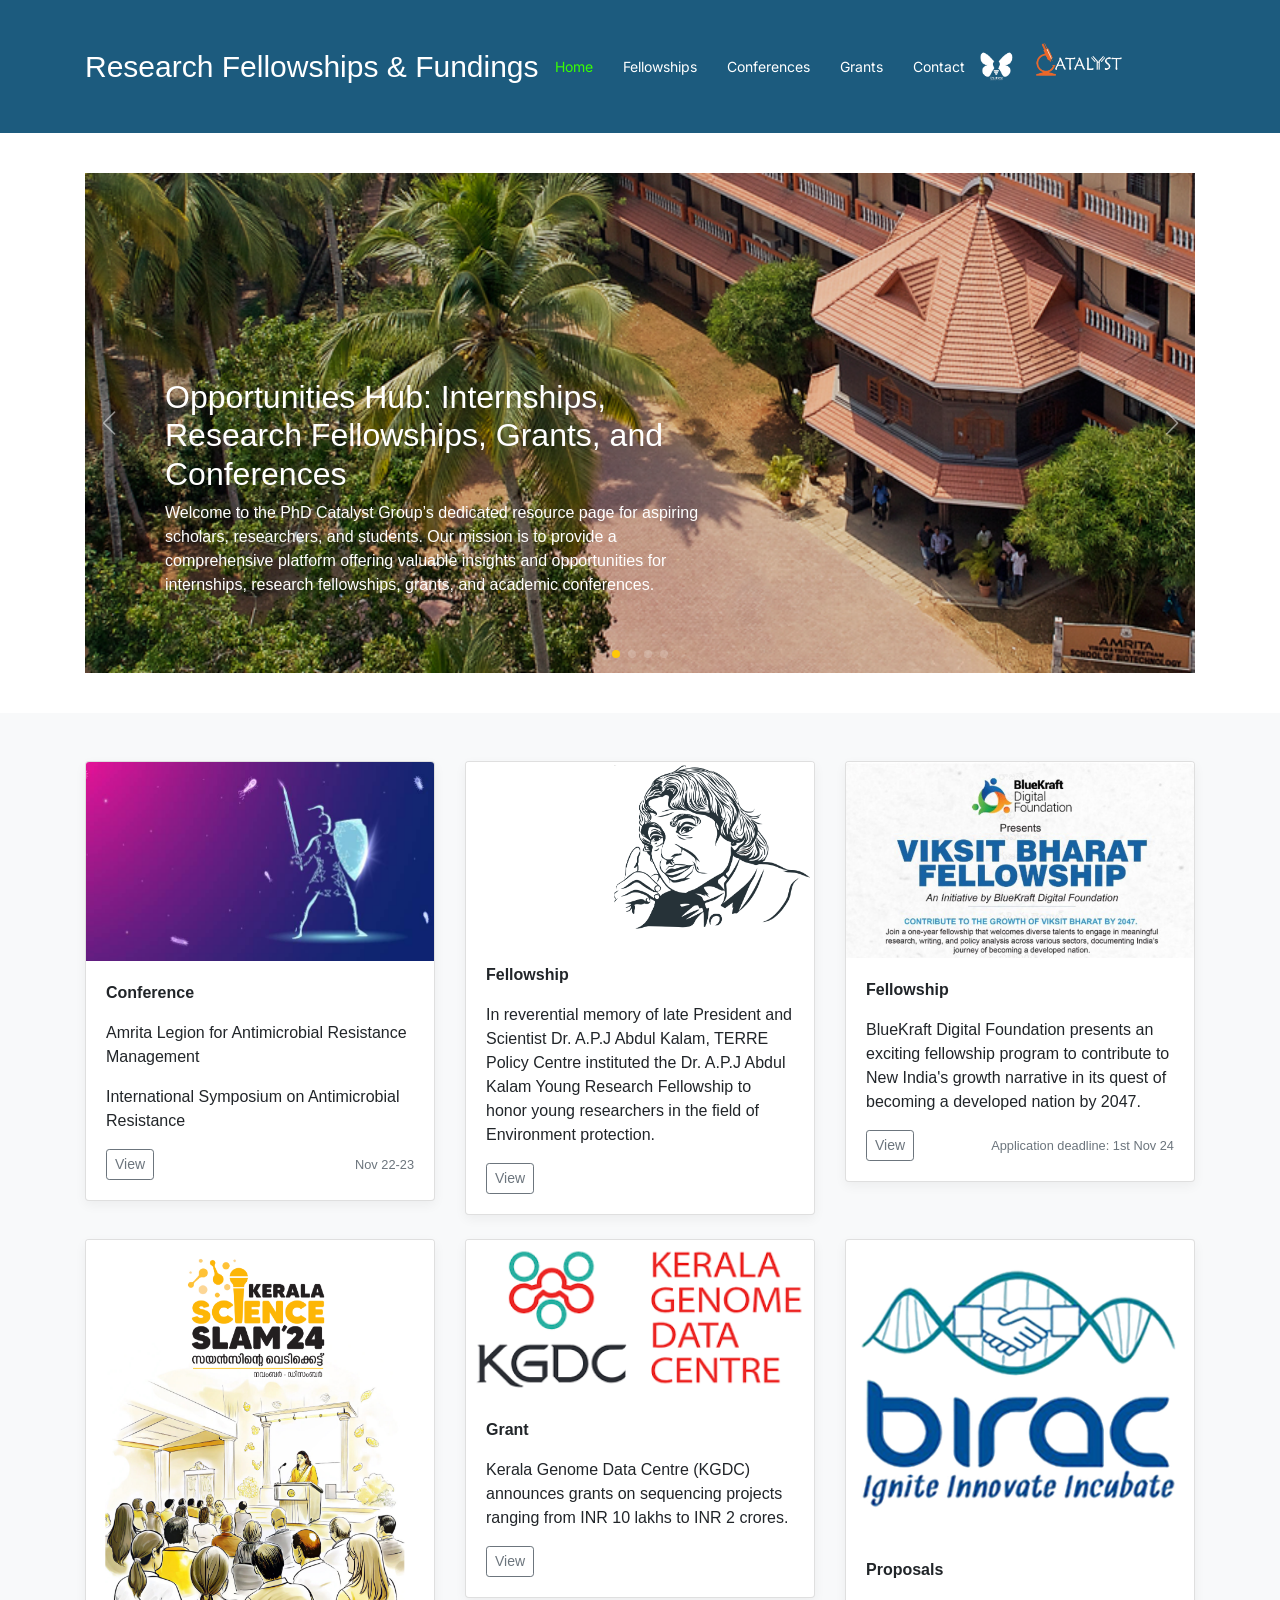
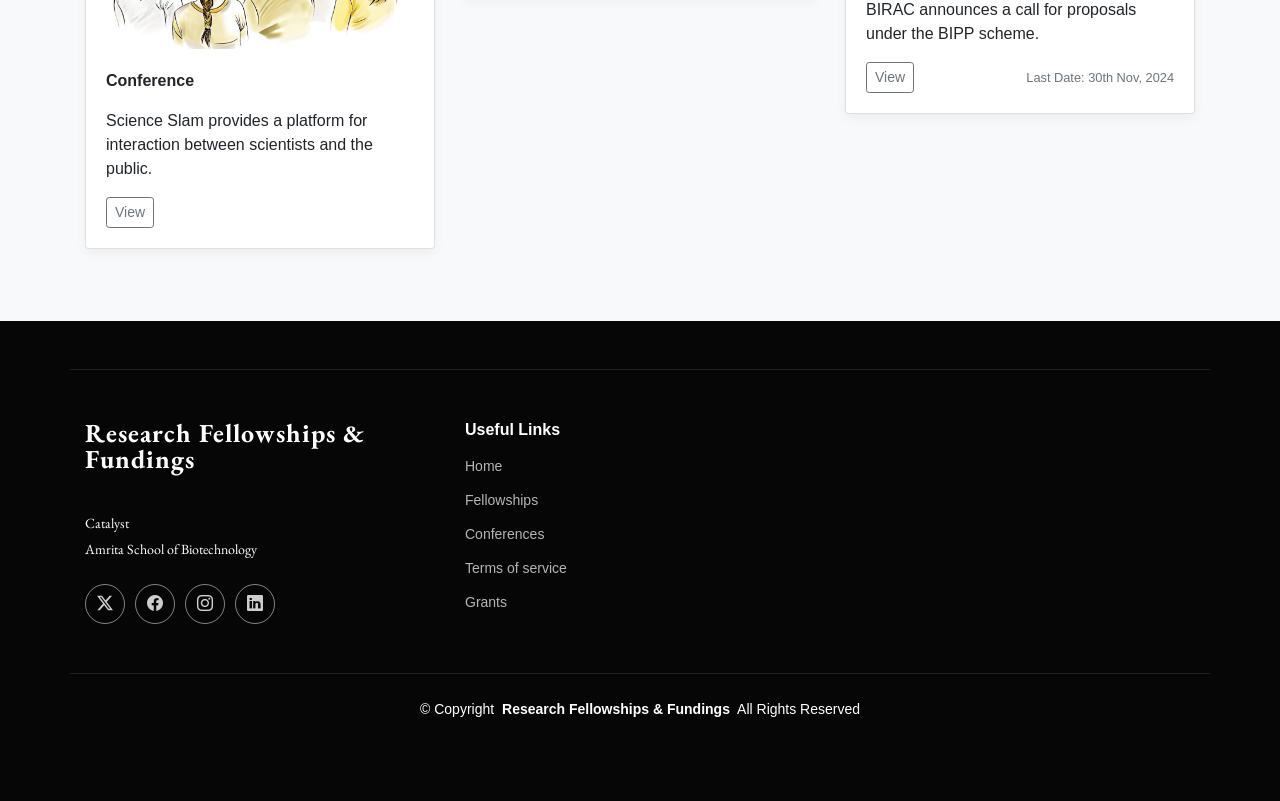
==== commit ff238381: "Commit" ====
--- a/index.html
+++ b/index.html
@@ -4,7 +4,7 @@
 <head>
   <meta charset="utf-8">
   <meta content="width=device-width, initial-scale=1.0" name="viewport">
-  <title>Index - Research Fellowships & Fundings Bootstrap Template</title>
+  <title>Catalyst PhD Research Fellowships & Fundings </title>
   <meta name="description" content="">
   <meta name="keywords" content="">
 
@@ -40,7 +40,7 @@
 
       <a href="index.html" class="logo d-flex align-items-center me-auto me-xl-0">
         <!-- Uncomment the line below if you also wish to use an image logo -->
-        <img src="files/Amrita logo.png" alt="" style="height: auto;"> 
+
         <style>
           a {
   text-decoration: none; /* Remove underline by default */
@@ -90,12 +90,15 @@
         </ul>
         <i class="mobile-nav-toggle d-xl-none bi bi-list"></i>
       </nav>
-
+<!--
       <div class="header-social-links">
         <a href="#" class="twitter"><i class="bi bi-twitter-x"></i></a>
         <a href="#" class="facebook"><i class="bi bi-facebook"></i></a>
         <a href="#" class="instagram"><i class="bi bi-instagram"></i></a>
-      </div>
+      </div>-->
+      <img src="files/creatome-transformed-removebg-preview.png" alt="" style="width: 5.5%; height: 5.5%;" class="catalyst">
+      <img src="files/catalyst-removebg-preview.png" alt="" style="width: 15%; height: 15%;">
+
 
     </div>
   </header>
--- a/assets/css/main.css
+++ b/assets/css/main.css
@@ -143,7 +143,7 @@
 # Global Header
 --------------------------------------------------------------*/
 .header {
-  --background-color: #a4123f;
+  --background-color: #1c5b7e; /*a4123f*/
   color: var(--default-color);
   background-color: var(--background-color);
   padding: 10px 0;
@@ -309,6 +309,8 @@
     left: -100%;
     visibility: visible;
   }
+  .catalyst {
+    padding: 10px; /* Fixed the syntax by adding a selector */
 }
 
 /* Navmenu - Mobile */
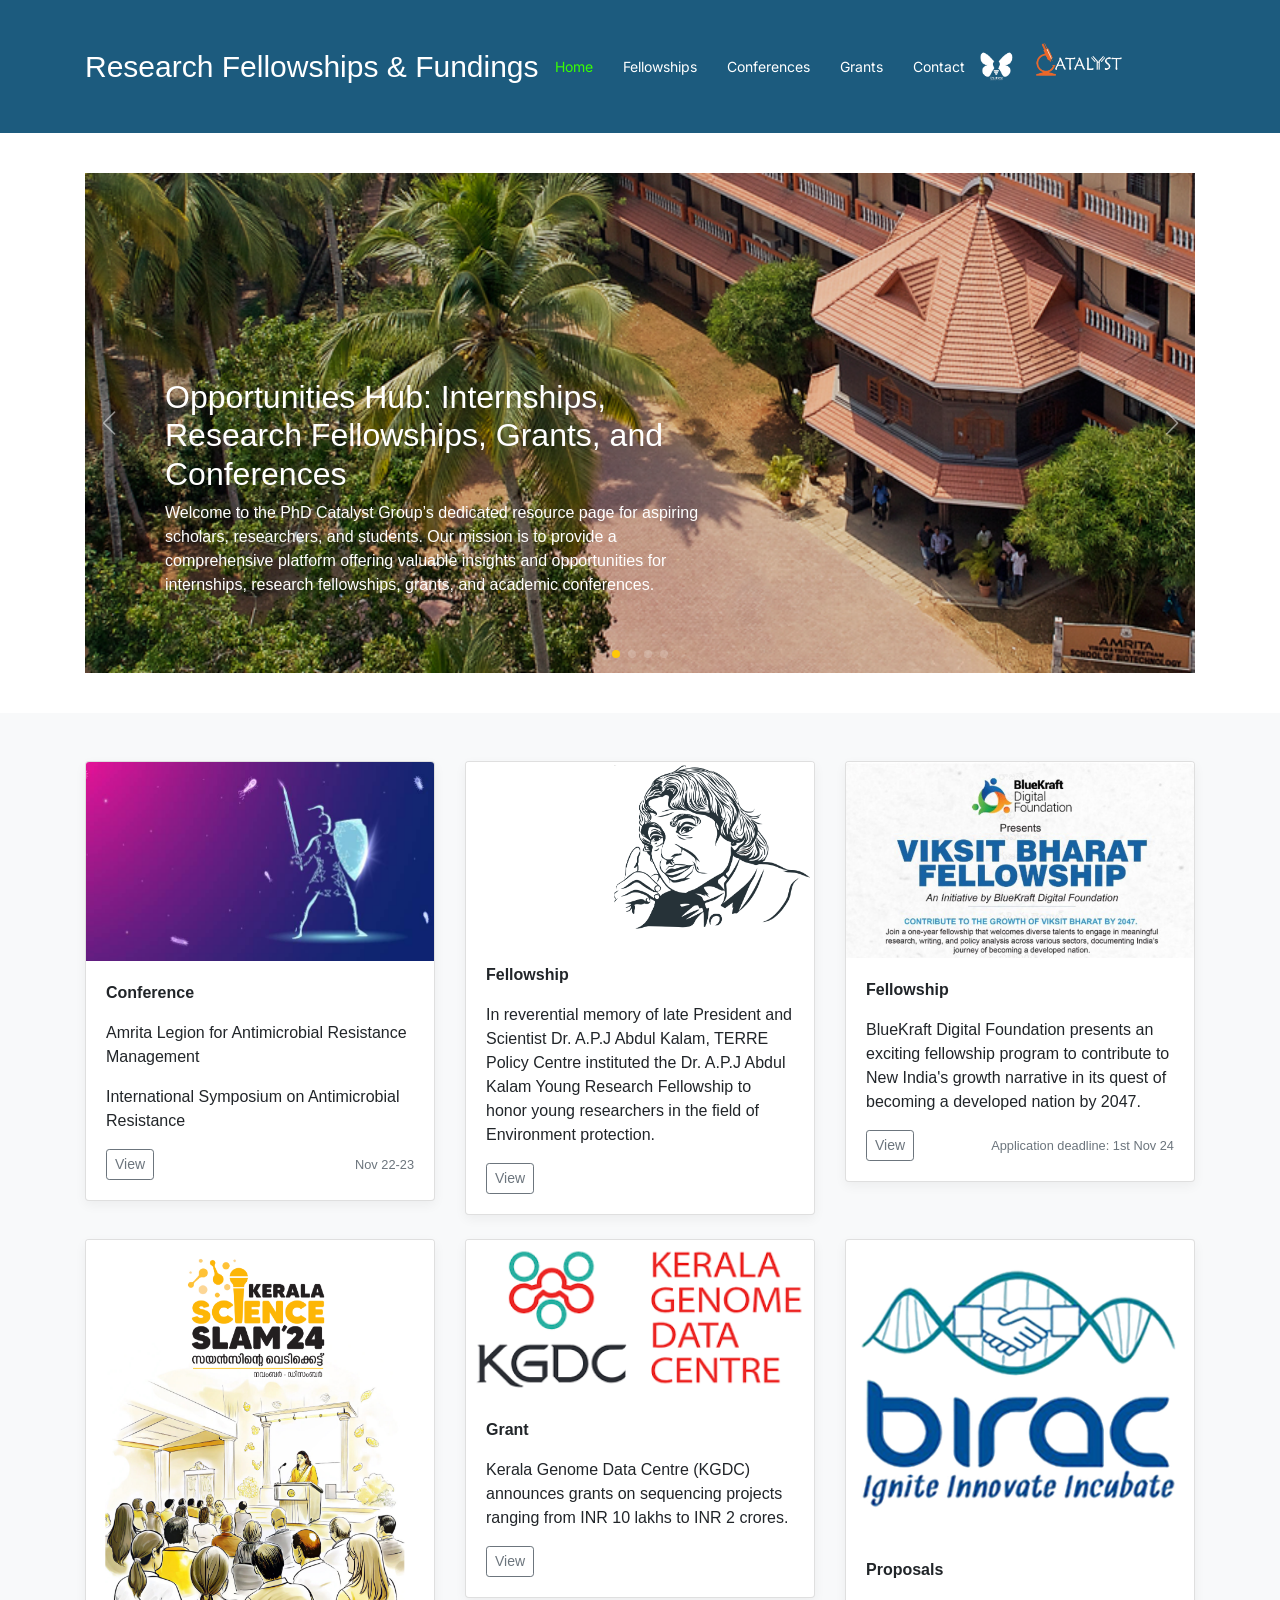
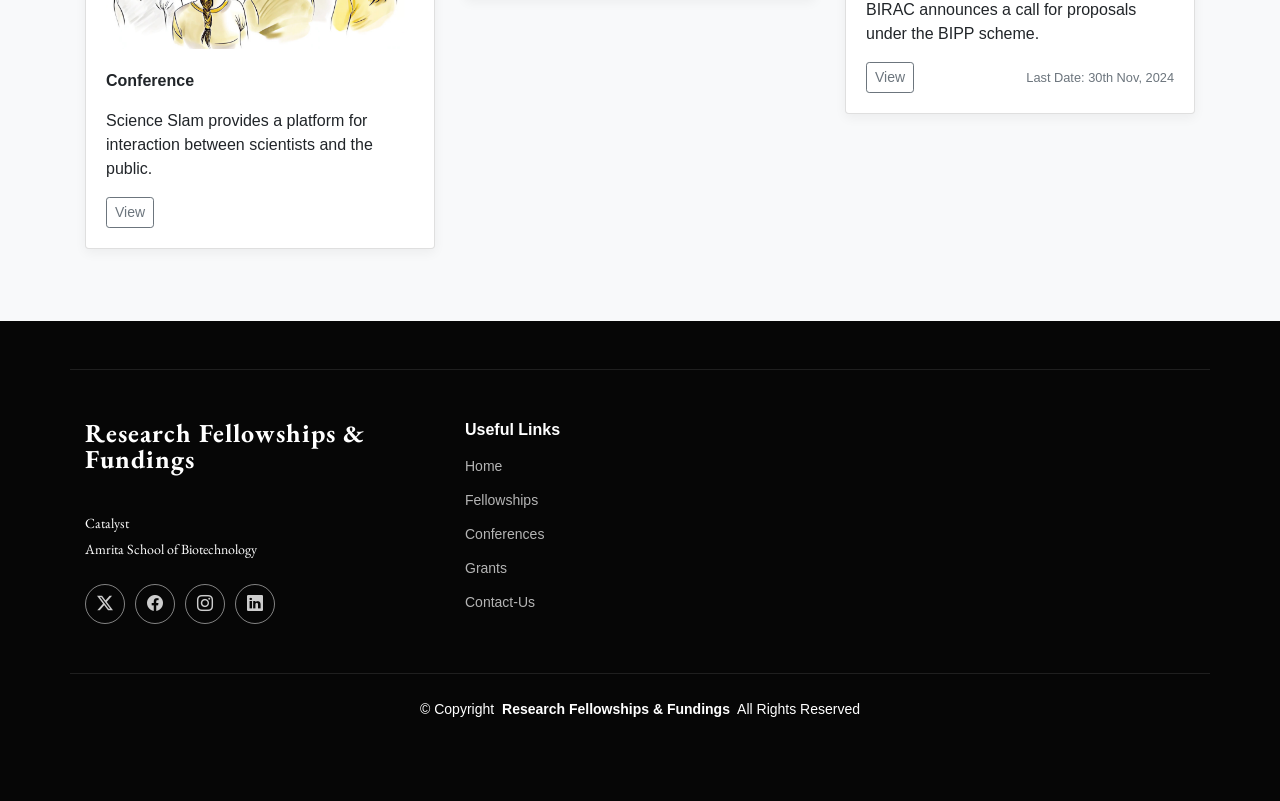
==== commit 925a519a: "Foote" ====
--- a/index.html
+++ b/index.html
@@ -65,9 +65,9 @@
       <nav id="navmenu" class="navmenu">
         <ul>
           <li><a href="index.html" class="active">Home</a></li>
-          <li><a href="about.html">Fellowships</a></li>
-          <li><a href="single-post.html">Conferences</a></li>
-          <li><a href="single-post.html">Grants</a></li>
+          <li><a href="Fellowships.html">Fellowships</a></li>
+          <li><a href="Conferences.html">Conferences</a></li>
+          <li><a href="Grants.html">Grants</a></li>
 
         <!-- <li class="dropdown"><a href="#"><span>Categories</span> <i class="bi bi-chevron-down toggle-dropdown"></i></a>
             <ul>
@@ -375,10 +375,11 @@
           <h4>Useful Links</h4>
           <ul>
             <li><a href="#">Home</a></li>
-            <li><a href="#">Fellowships</a></li>
-            <li><a href="#">Conferences</a></li>
-            <li><a href="#">Terms of service</a></li>
-            <li><a href="#">Grants</a></li>
+            <li><a href="Fellowships.html">Fellowships</a></li>
+            <li><a href="Conferences.html">Conferences</a></li>
+            <li><a href="Grants.html">Grants</a></li>
+            <li><a href="contact.html">Contact-Us</a></li>
+
           </ul>
         </div>
 <!--
--- a/assets/css/main.css
+++ b/assets/css/main.css
@@ -64,6 +64,9 @@
   color: var(--default-color);
   background-color: var(--background-color);
   font-family: var(--default-font);
+  /* Gradient from #1c5b7e to a lighter shade 
+  background: linear-gradient(135deg, #1c5b7e, #c00c4f);
+  color: #fff; /* Optional: Adjust text color for better contrast */
 }
 
 a {
@@ -187,25 +190,20 @@
   line-height: 0px;
 }
 
-@media (max-width: 1200px) {
+/* Media Query for Large Devices (desktops, 1200px and up) */
+@media (min-width: 1200px) {
   .header .logo {
-    order: 1;
+    order: -1;
   }
 
   .header .header-social-links {
-    order: 2;
+    order: 0;
   }
 
   .header .navmenu {
-    order: 3;
-  }
-}
-
-/*--------------------------------------------------------------
-# Navigation Menu
---------------------------------------------------------------*/
-/* Navmenu - Desktop */
-@media (min-width: 1200px) {
+    order: 0;
+  }
+
   .navmenu {
     padding: 0;
   }
@@ -309,11 +307,13 @@
     left: -100%;
     visibility: visible;
   }
+
   .catalyst {
-    padding: 10px; /* Fixed the syntax by adding a selector */
-}
-
-/* Navmenu - Mobile */
+    padding: 10px;
+  }
+}
+
+/* Media Query for Medium Devices (tablets, 768px to 1199px) */
 @media (max-width: 1199px) {
   .mobile-nav-toggle {
     color: var(--nav-color);
@@ -385,13 +385,6 @@
     color: var(--nav-dropdown-hover-color);
   }
 
-  .navmenu .active i,
-  .navmenu .active:focus i {
-    background-color: var(--accent-color);
-    color: var(--contrast-color);
-    transform: rotate(180deg);
-  }
-
   .navmenu .dropdown ul {
     position: static;
     display: none;
@@ -439,6 +432,47 @@
     display: block;
   }
 }
+
+/* Media Query for Small Devices (landscape phones, 576px to 767px) */
+@media (max-width: 767px) {
+  .header .logo h1 {
+    font-size: 24px;
+  }
+
+  .header .header-social-links a {
+    font-size: 14px;
+  }
+
+  .navmenu a {
+    font-size: 15px;
+    padding: 8px 15px;
+  }
+
+  .navmenu ul {
+    inset: 40px 10px 10px 10px;
+  }
+}
+
+/* Media Query for Extra Small Devices (portrait phones, less than 576px) */
+@media (max-width: 575px) {
+  .header {
+    padding: 5px 0;
+  }
+
+  .header .logo h1 {
+    font-size: 20px;
+  }
+
+  .header .header-social-links a {
+    font-size: 12px;
+  }
+
+  .navmenu a {
+    font-size: 14px;
+    padding: 7px 10px;
+  }
+}
+
 
 /*--------------------------------------------------------------
 # Global Footer
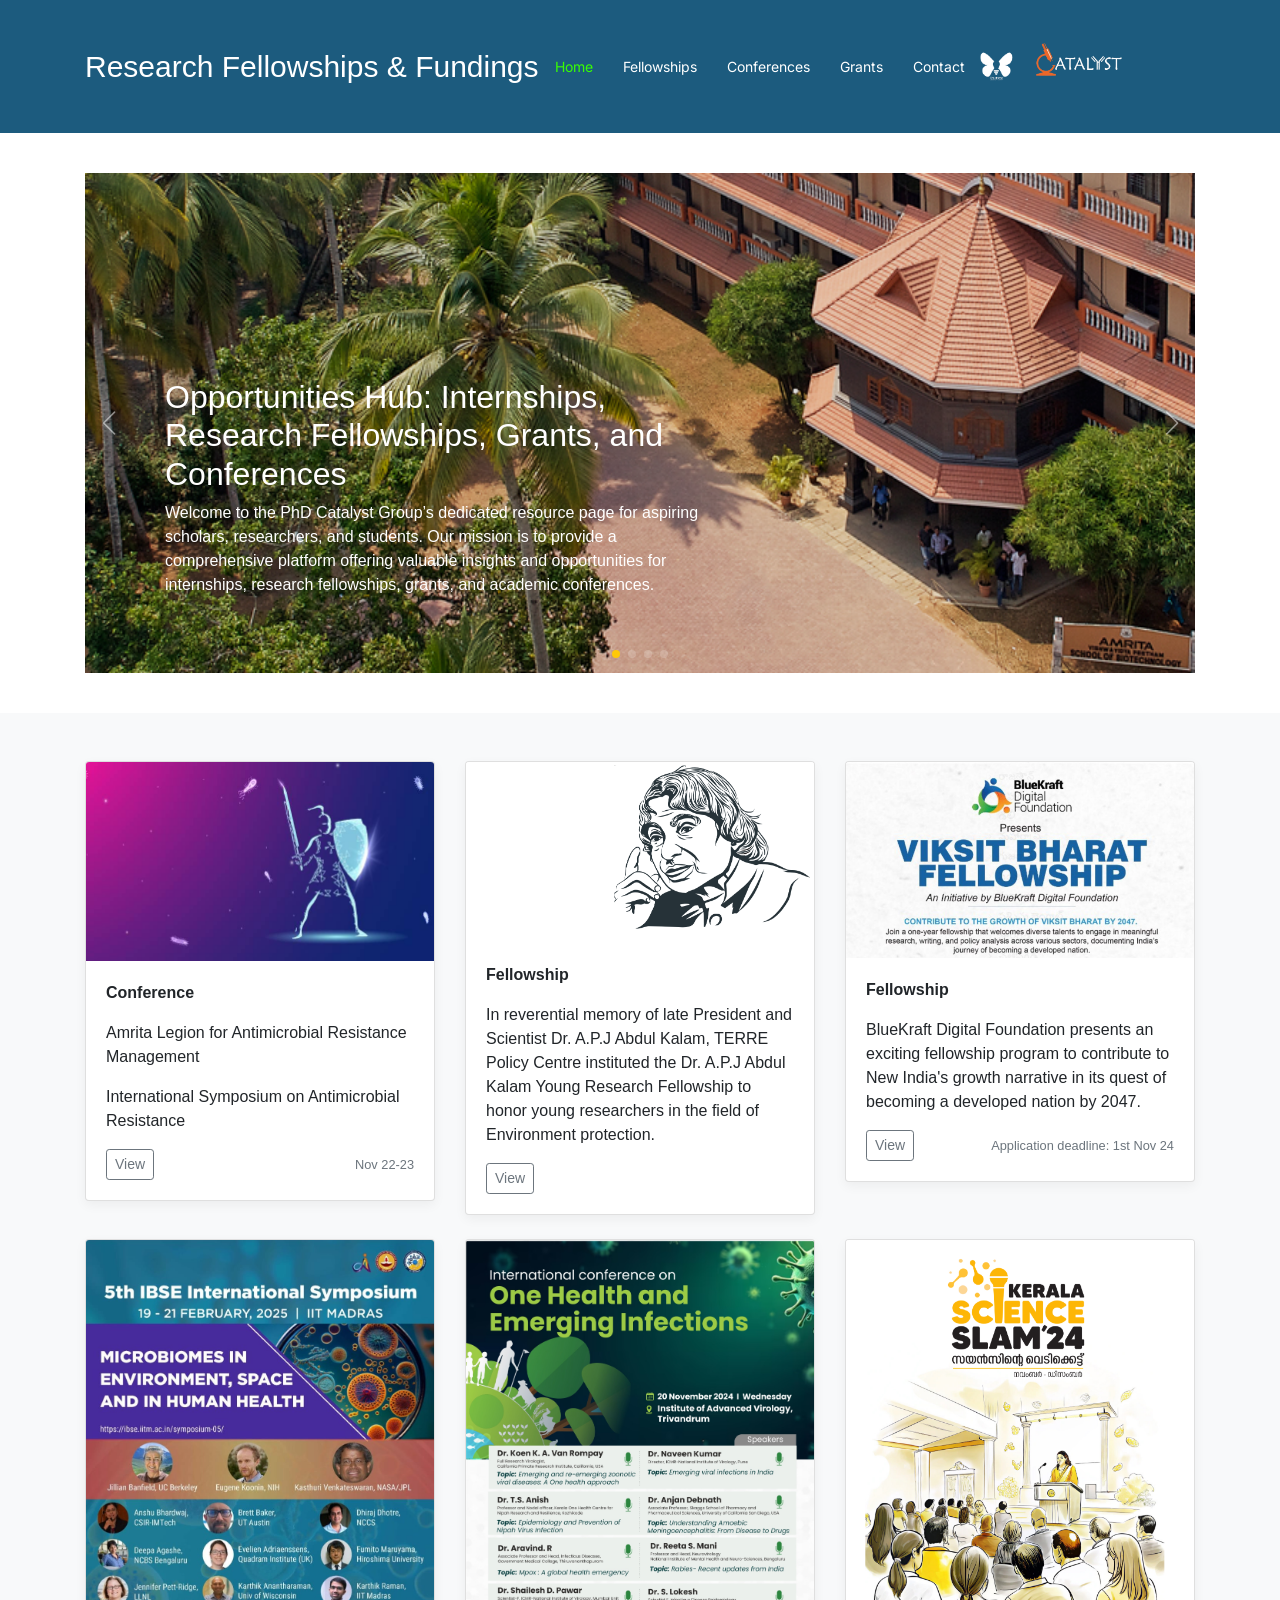
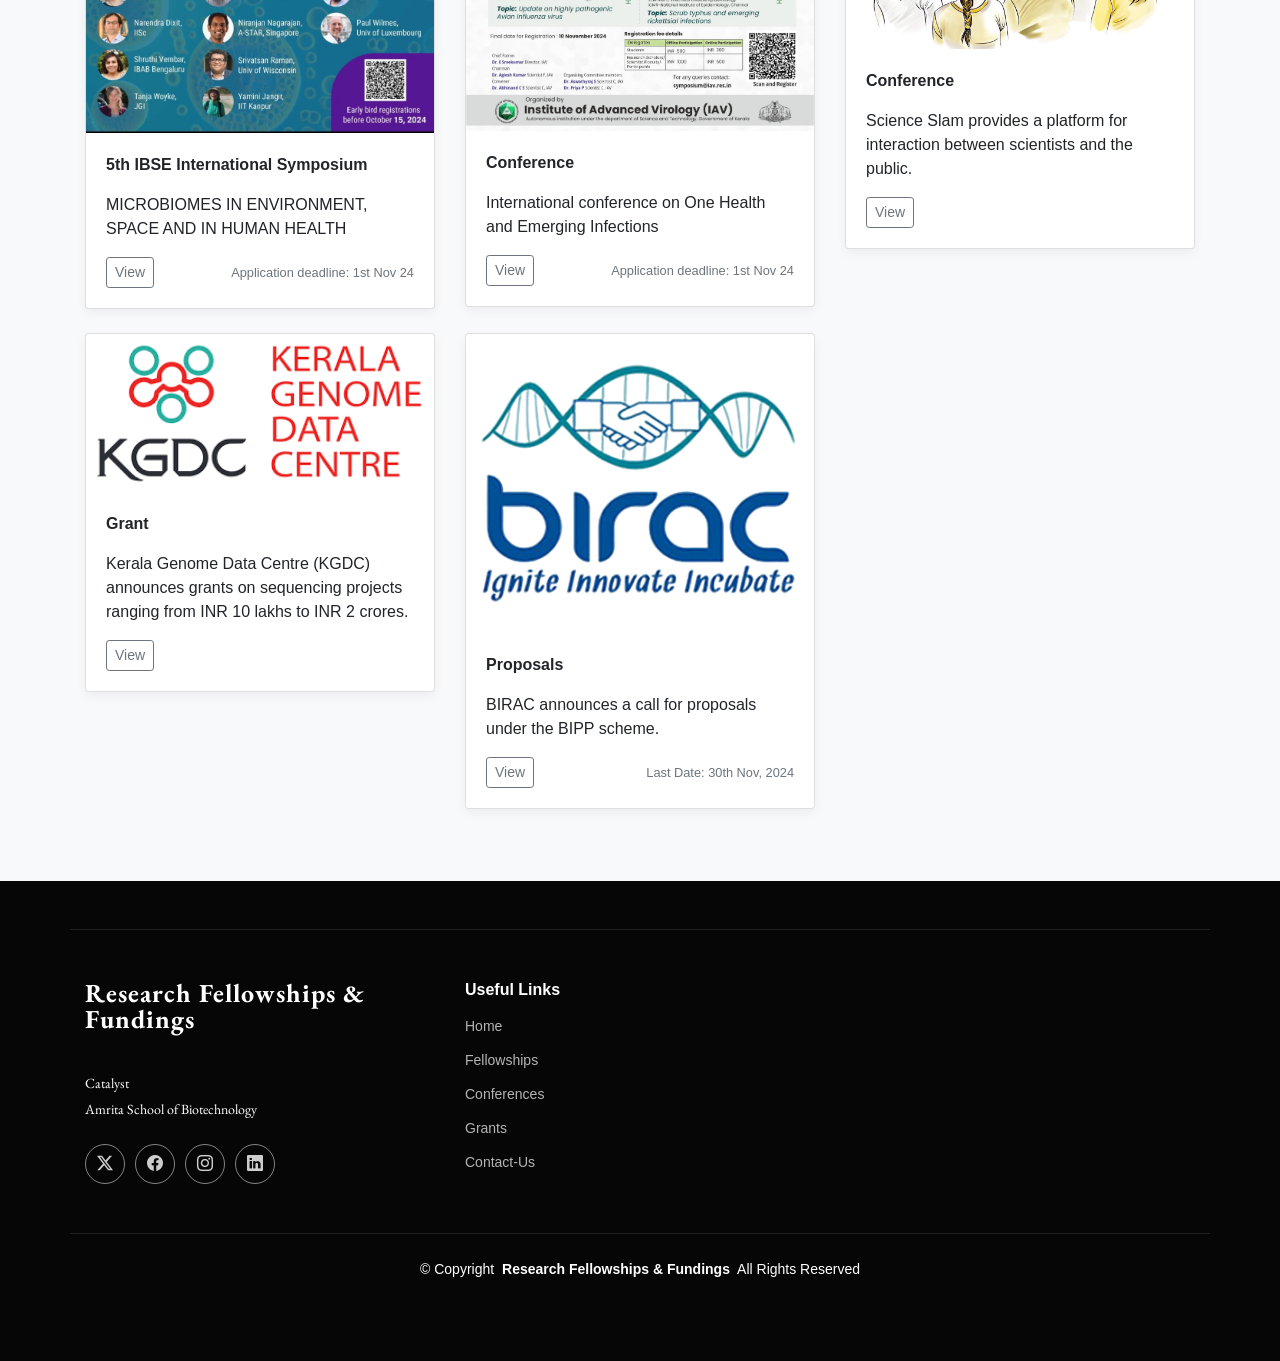
==== commit 1d7671f5: "push" ====
--- a/index.html
+++ b/index.html
@@ -218,7 +218,6 @@
               </div>
             </div>
           </div>
-    
           <!-- Third Card -->
           <div class="col-md-4">
             <div class="card mb-4 box-shadow">
@@ -237,6 +236,45 @@
               </div>
             </div>
           </div>
+          <!--second.1-->
+    <div class="col-md-4">
+      <div class="card mb-4 box-shadow">
+        <img src="posters/WhatsApp Image 2024-10-28 at 07.35.14_4bbcc922.jpg" class="card-img-top" alt="Viksit Bharat Fellowship">
+        <div class="card-body">
+          <p style="font-weight: bold;">5th IBSE International Symposium</p>
+          <p class="card-text">MICROBIOMES IN ENVIRONMENT, SPACE AND IN HUMAN HEALTH</p>
+          <div class="d-flex justify-content-between align-items-center">
+            <div class="btn-group">
+              <a href="post1.html">
+
+              <button type="button" class="btn btn-sm btn-outline-secondary">View</button>          </a>
+
+            </div>
+            <small class="text-muted">Application deadline: 1st Nov 24</small>
+          </div>
+        </div>
+      </div>
+    </div>
+    <!--third.1-->
+    <div class="col-md-4">
+      <div class="card mb-4 box-shadow">
+        <img src="posters/cWhatsApp Image 2024-10-28 at 18.19.56_9a2ae336.jpg" class="card-img-top" alt="Viksit Bharat Fellowship">
+        <div class="card-body">
+          <p style="font-weight: bold;">Conference</p>
+          <p class="card-text">
+            International conference on One Health and Emerging Infections</p>
+          <div class="d-flex justify-content-between align-items-center">
+            <div class="btn-group">
+              <a href="post2.html">
+                <button type="button" class="btn btn-sm btn-outline-secondary">View</button>
+              </a>
+              </div>
+            <small class="text-muted">Application deadline: 1st Nov 24</small>
+          </div>
+        </div>
+      </div>
+    </div>
+          
     
           <!-- Fourth Card -->
           <div class="col-md-4">
--- a/assets/css/main.css
+++ b/assets/css/main.css
@@ -598,7 +598,7 @@
 
 /*--------------------------------------------------------------
 # Preloader
---------------------------------------------------------------*/
+--------------------------------------------------------------
 #preloader {
   position: fixed;
   inset: 0;
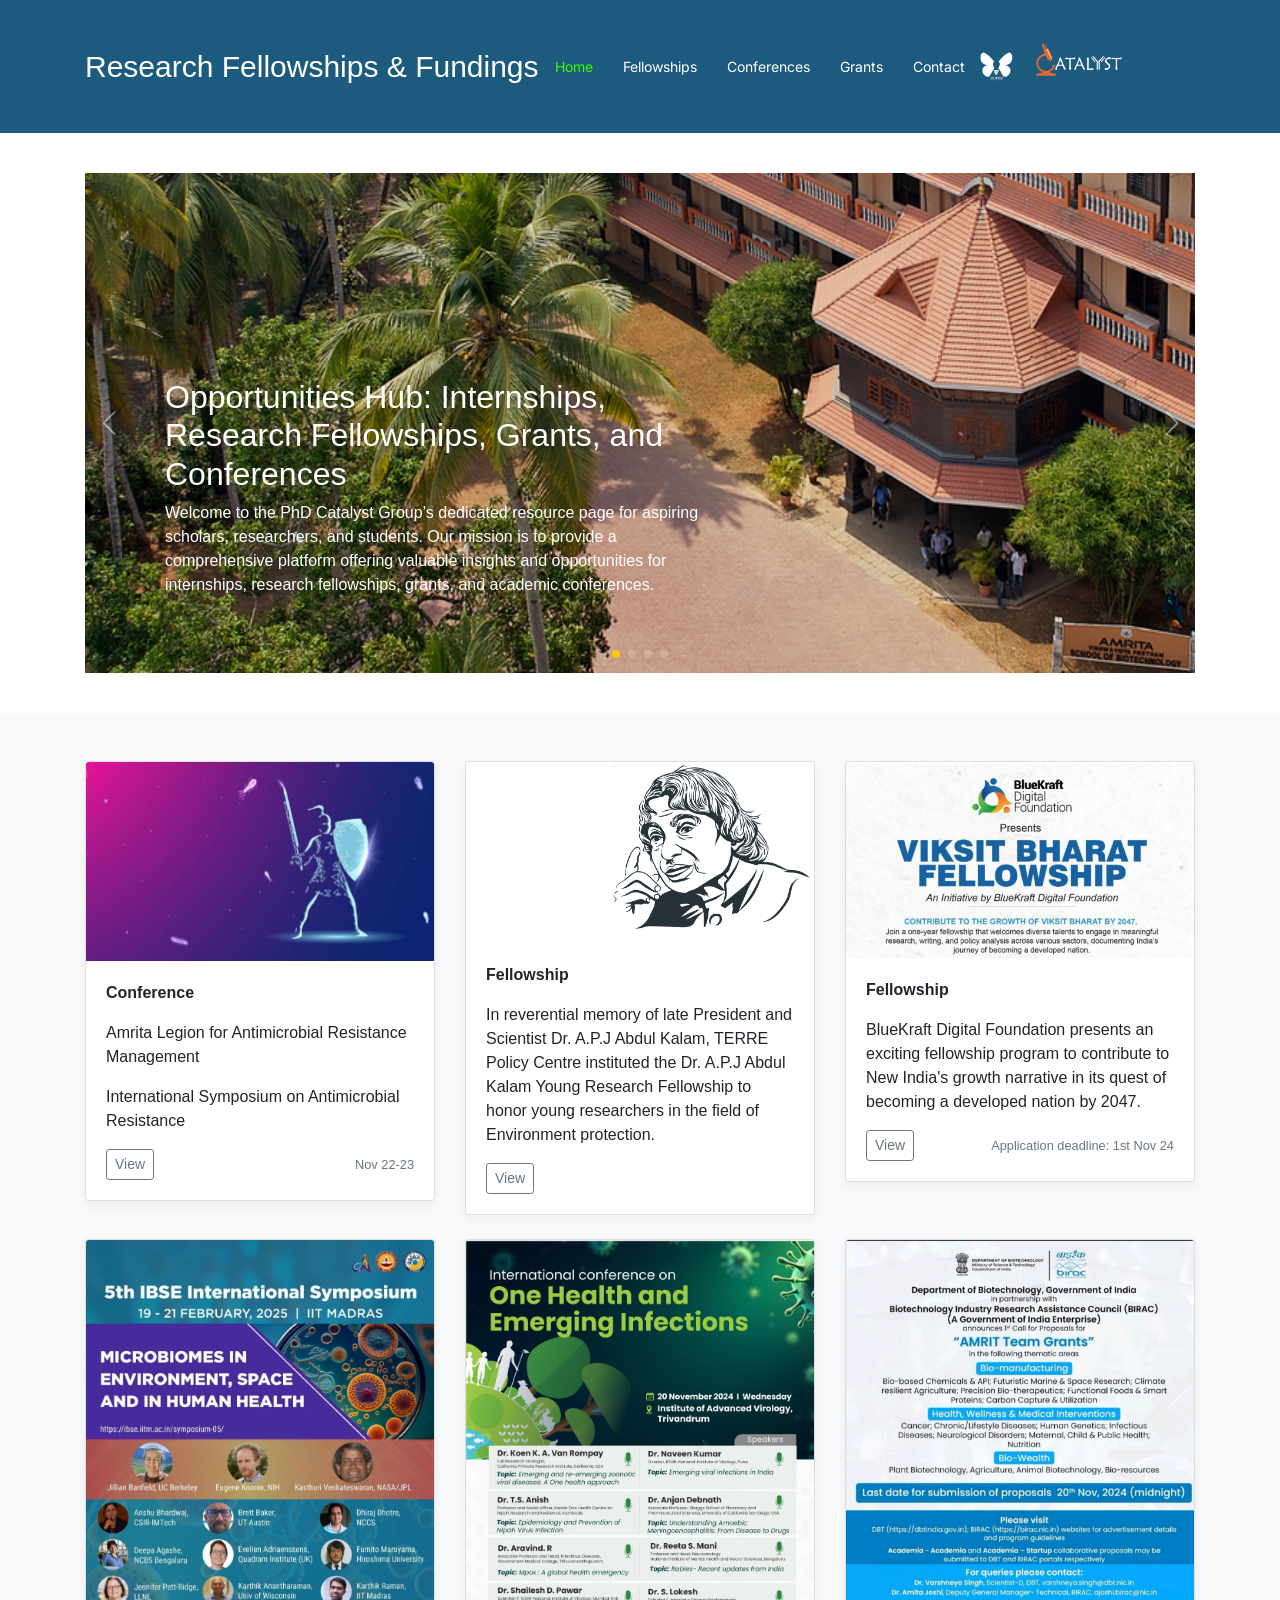
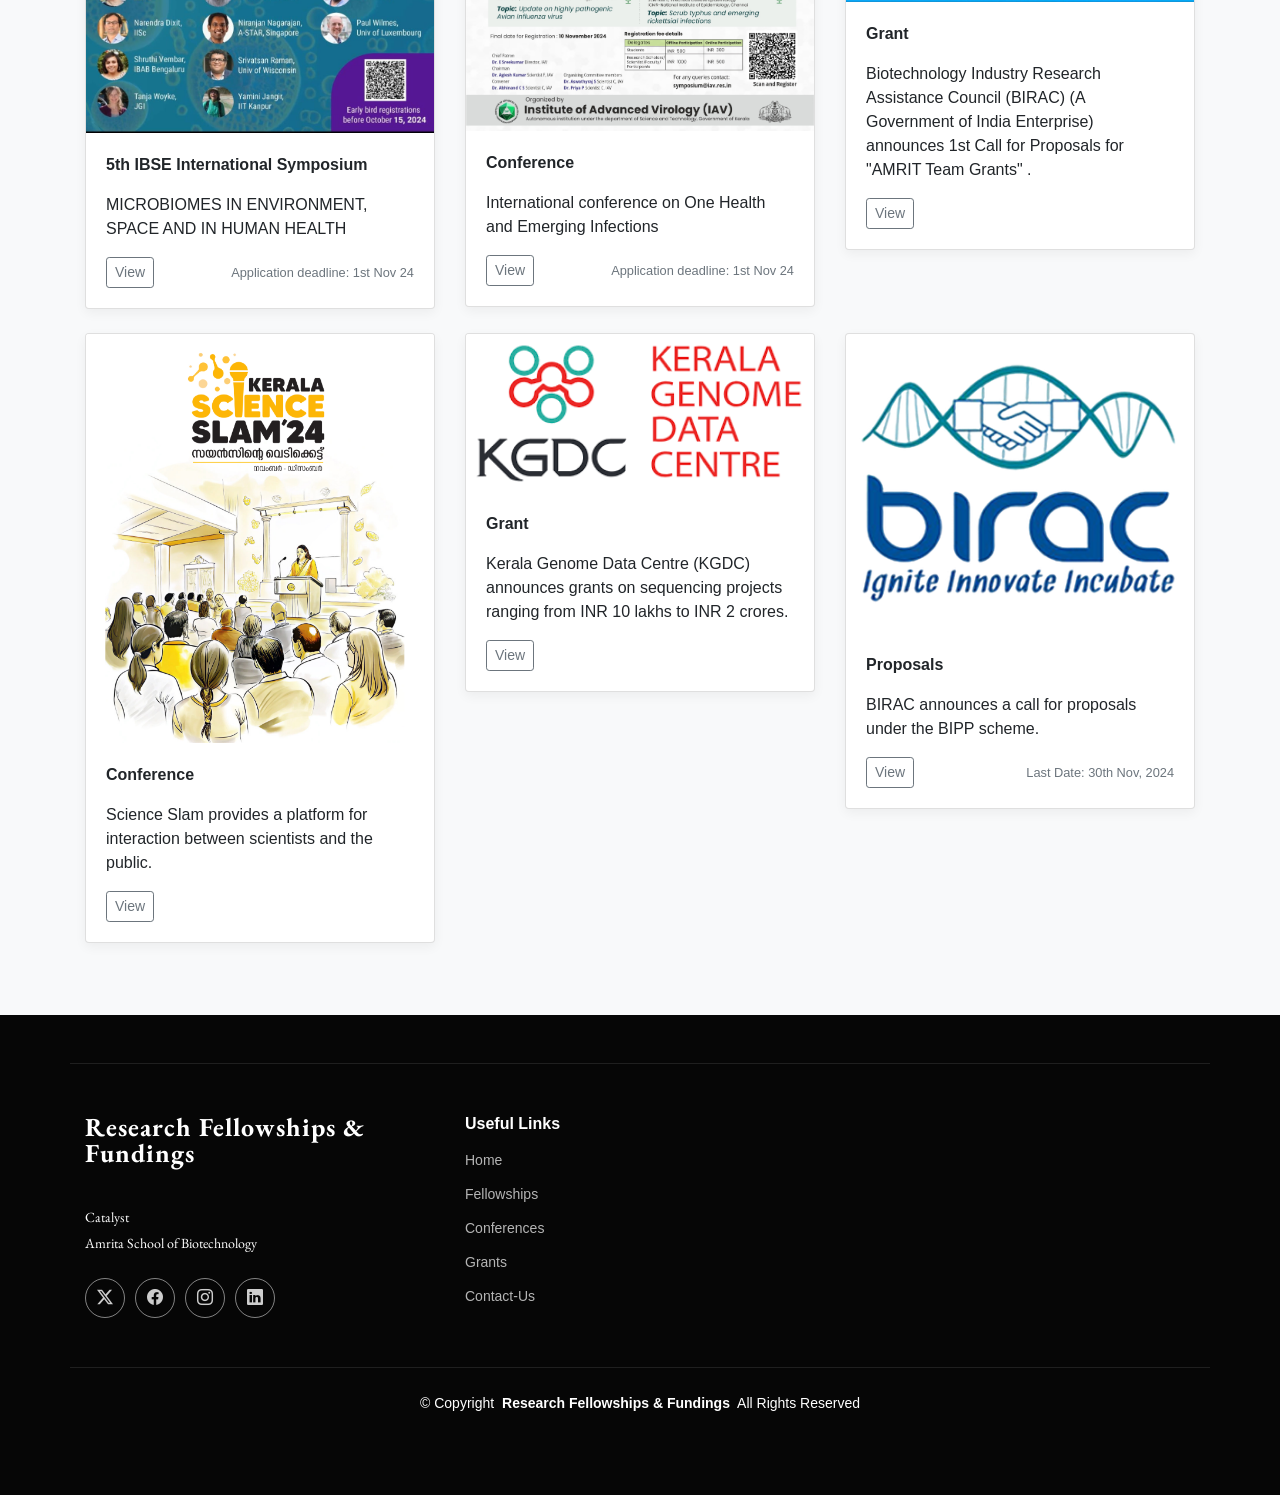
==== commit 03181f06: "BIRAC" ====
--- a/index.html
+++ b/index.html
@@ -9,8 +9,8 @@
   <meta name="keywords" content="">
 
   <!-- Favicons -->
-  <link href="assets/img/favicon.png" rel="icon">
-  <link href="assets/img/apple-touch-icon.png" rel="apple-touch-icon">
+  <link href="favicon-32x32.png" rel="icon">
+
 
   <!-- Fonts -->
   <link href="https://fonts.googleapis.com" rel="preconnect">
@@ -218,6 +218,7 @@
               </div>
             </div>
           </div>
+
           <!-- Third Card -->
           <div class="col-md-4">
             <div class="card mb-4 box-shadow">
@@ -274,7 +275,25 @@
         </div>
       </div>
     </div>
-          
+          <!-- Fifth Card -->
+<div class="col-md-4">
+  <div class="card mb-4 box-shadow">
+    <img src="posters/birac.jpg" class="card-img-top" alt="AMRIT Grants">
+    <div class="card-body">
+      <p style="font-weight: bold;">Grant</p>
+      <p class="card-text">
+        Biotechnology Industry Research Assistance Council (BIRAC) (A Government of India Enterprise) announces 1st Call for Proposals for "AMRIT Team Grants" .</p>
+      <div class="d-flex justify-content-between align-items-center">
+        <div class="btn-group">
+          <a href="posts/post3.html">
+            <button type="button" class="btn btn-sm btn-outline-secondary">View</button>
+          </a>
+        </div>
+        <small class="text-muted"></small>
+      </div>
+    </div>
+  </div>
+</div>
     
           <!-- Fourth Card -->
           <div class="col-md-4">
